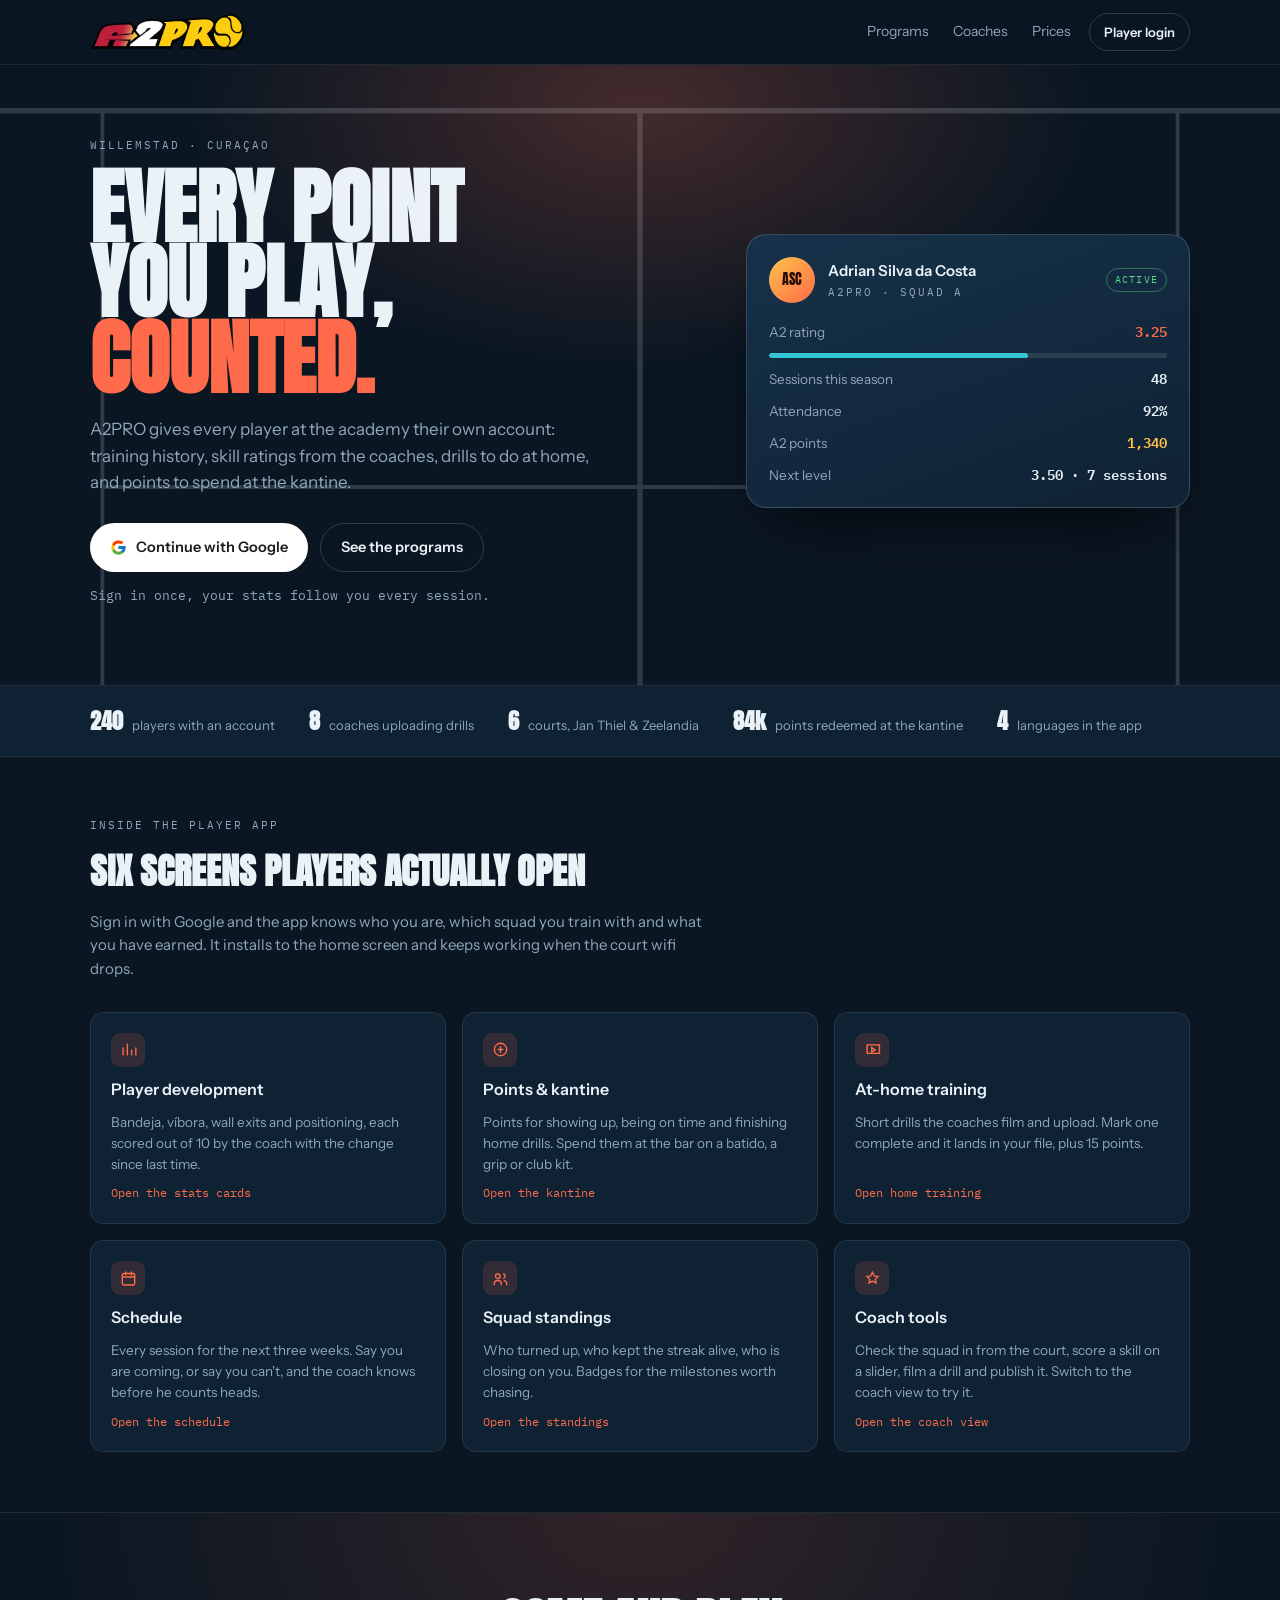
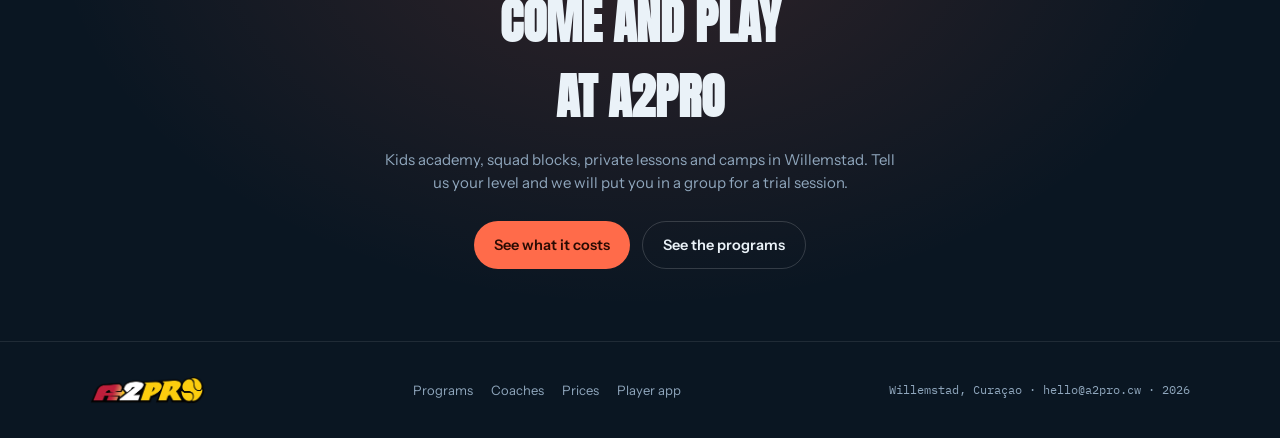
==== index.html @ 0016bf05 "Asset version v3 for the new silhouettes" ====
<!doctype html>
<html lang="en">
<head>
<meta charset="utf-8">
<meta name="viewport" content="width=device-width, initial-scale=1">
<title>A2PRO Padel Academy, Willemstad</title>
<meta name="description" content="Padel academy in Willemstad, Curacao. Squad training, kids academy, private lessons and camps, with a player app for stats, points and kantine rewards.">
<meta name="theme-color" content="#0A1622">
<link rel="canonical" href="https://a3dprintingcw-cyber.github.io/a2pro/">
<link rel="icon" href="assets/favicon.png" type="image/png" sizes="256x256">
<link rel="apple-touch-icon" href="assets/icon-180.png">
<link rel="manifest" href="manifest.webmanifest">
<meta property="og:type" content="website">
<meta property="og:site_name" content="A2PRO">
<meta property="og:title" content="A2PRO Padel Academy, Willemstad">
<meta property="og:description" content="Padel academy in Willemstad, Curacao. Squad training, kids academy, private lessons and camps, with a player app for stats, points and kantine rewards.">
<meta property="og:url" content="https://a3dprintingcw-cyber.github.io/a2pro/">
<meta property="og:image" content="https://a3dprintingcw-cyber.github.io/a2pro/assets/og.png">
<meta property="og:image:width" content="1200">
<meta property="og:image:height" content="630">
<meta name="twitter:card" content="summary_large_image">

<link rel="preconnect" href="https://fonts.googleapis.com">
<link rel="preconnect" href="https://fonts.gstatic.com" crossorigin>
<link rel="stylesheet" href="https://fonts.googleapis.com/css2?family=Anton&family=Instrument+Sans:wght@400;500;600;700&family=IBM+Plex+Mono:wght@400;500;600&display=swap">
<link rel="stylesheet" href="assets/styles.css?v=3">
<script type="application/ld+json">
{
  "@context": "https://schema.org",
  "@type": "SportsActivityLocation",
  "name": "A2PRO Padel Academy",
  "description": "Padel academy in Willemstad, Curacao. Squad training, kids academy, private lessons and camps, with a player app for stats and rewards.",
  "url": "https://a3dprintingcw-cyber.github.io/a2pro/",
  "sport": "Padel",
  "address": {"@type": "PostalAddress", "addressLocality": "Willemstad", "addressCountry": "CW"},
  "areaServed": "Curacao",
  "email": "hello@a2pro.cw"
}
</script>
</head>
<body>
<header class="topbar">
    <div class="wrap topbar-in">
      <a class="brand" href="index.html"><img class="logo" src="assets/logo.png" srcset="assets/logo.png 1x, assets/logo@2x.png 2x" alt="A2PRO" width="160" height="39" decoding="async"></a>
      <nav class="topnav" id="topnav">
        <a href="programs.html">Programs</a>
        <a href="coaches.html">Coaches</a>
        <a href="pricing.html">Prices</a>
        </nav>
      <button class="menu-btn" id="menuBtn" aria-label="Menu" aria-expanded="false">
        <svg width="18" height="18" viewBox="0 0 20 20" fill="none" stroke="currentColor" stroke-width="1.8" stroke-linecap="round"><path d="M3 6h14M3 10h14M3 14h14"/></svg>
      </button>
      <a class="btn btn-ghost btn-sm" href="app.html">Player login</a>
    </div>
  </header>
  <section class="hero">
    <div class="hero-glow"></div>
    <svg class="hero-court" viewBox="0 0 200 100" preserveAspectRatio="none" aria-hidden="true">
      <rect x="1" y="1" width="198" height="98" fill="none" stroke="#EAF2F8" stroke-width=".7"/>
      <line x1="100" y1="1" x2="100" y2="99" stroke="#EAF2F8" stroke-width=".7"/>
      <line x1="30" y1="1" x2="30" y2="99" stroke="#EAF2F8" stroke-width=".5"/>
      <line x1="170" y1="1" x2="170" y2="99" stroke="#EAF2F8" stroke-width=".5"/>
      <line x1="30" y1="50" x2="170" y2="50" stroke="#EAF2F8" stroke-width=".5"/>
    </svg>
    <div class="wrap hero-in">
      <div>
        <div class="eyebrow">Willemstad &middot; Cura&ccedil;ao</div>
        <h1>Every point<br>you play,<br><em>counted.</em></h1>
        <p class="hero-sub">A2PRO gives every player at the academy their own account: training history, skill ratings from the coaches, drills to do at home, and points to spend at the kantine.</p>
        <div class="hero-cta">
          <a class="btn btn-google" href="app.html">
            <svg width="17" height="17" viewBox="0 0 48 48" aria-hidden="true"><path fill="#FFC107" d="M43.6 20.1H42V20H24v8h11.3C33.7 32.7 29.3 36 24 36c-6.6 0-12-5.4-12-12s5.4-12 12-12c3.1 0 5.8 1.1 8 3l5.7-5.7C34.1 6.1 29.3 4 24 4 12.9 4 4 12.9 4 24s8.9 20 20 20 20-8.9 20-20c0-1.3-.1-2.6-.4-3.9z"/><path fill="#FF3D00" d="M6.3 14.7l6.6 4.8C14.7 15.1 19 12 24 12c3.1 0 5.8 1.1 8 3l5.7-5.7C34.1 6.1 29.3 4 24 4 16.3 4 9.7 8.3 6.3 14.7z"/><path fill="#4CAF50" d="M24 44c5.2 0 9.9-2 13.4-5.2l-6.2-5.2C29.2 35.1 26.7 36 24 36c-5.2 0-9.7-3.3-11.3-8l-6.5 5C9.5 39.6 16.2 44 24 44z"/><path fill="#1976D2" d="M43.6 20.1H42V20H24v8h11.3c-.8 2.2-2.2 4.1-4.1 5.6l6.2 5.2C36.9 40.2 44 35 44 24c0-1.3-.1-2.6-.4-3.9z"/></svg>
            Continue with Google
          </a>
          <a class="btn btn-ghost" href="programs.html">See the programs</a>
        </div>
        <p class="hero-note">Sign in once, your stats follow you every session.</p>
      </div>

      <div class="pcard">
        <div class="pcard-top">
          <div class="avatar" style="font-size:14px">ASC</div>
          <div>
            <div style="font-weight:600">Adrian Silva da Costa</div>
            <div class="eyebrow" style="margin-top:2px">A2PRO &middot; Squad A</div>
          </div>
          <span class="tag" style="margin-left:auto;color:var(--good);border-color:rgba(91,217,138,.4)">Active</span>
        </div>
        <div class="pcard-rows">
          <div class="prow"><span>A2 rating</span><b style="color:var(--coral)">3.25</b></div>
          <div class="track"><i style="width:65%"></i></div>
          <div class="prow"><span>Sessions this season</span><b>48</b></div>
          <div class="prow"><span>Attendance</span><b>92%</b></div>
          <div class="prow"><span>A2 points</span><b style="color:var(--ochre)">1,340</b></div>
          <div class="prow"><span>Next level</span><b>3.50 &middot; 7 sessions</b></div>
        </div>
      </div>
    </div>
  </section>

  <div class="strip">
    <div class="wrap strip-in">
      <div class="strip-item"><b>240</b> players with an account</div>
      <div class="strip-item"><b>8</b> coaches uploading drills</div>
      <div class="strip-item"><b>6</b> courts, Jan Thiel &amp; Zeelandia</div>
      <div class="strip-item"><b>84k</b> points redeemed at the kantine</div>
      <div class="strip-item"><b>4</b> languages in the app</div>
    </div>
  </div>

  <section class="band">
    <div class="wrap">
      <div class="band-head">
        <div class="eyebrow">Inside the player app</div>
        <h2>Six screens players actually open</h2>
        <p>Sign in with Google and the app knows who you are, which squad you train with and what you have earned. It installs to the home screen and keeps working when the court wifi drops.</p>
      </div>
      <div class="grid g3">
        <a class="feat" href="app.html#dev">
          <div class="ic"><svg width="17" height="17" viewBox="0 0 22 22" fill="none" stroke="currentColor" stroke-width="1.8" stroke-linecap="round"><path d="M4 18V9M9.5 18V4M15 18v-6M20.5 18v-9"/></svg></div>
          <h3>Player development</h3>
          <p>Bandeja, v&iacute;bora, wall exits and positioning, each scored out of 10 by the coach with the change since last time.</p>
          <span class="go">Open the stats cards</span>
        </a>
        <a class="feat" href="app.html#pts">
          <div class="ic"><svg width="17" height="17" viewBox="0 0 22 22" fill="none" stroke="currentColor" stroke-width="1.8" stroke-linecap="round"><circle cx="11" cy="11" r="8"/><path d="M11 7v8M8 11h6"/></svg></div>
          <h3>Points &amp; kantine</h3>
          <p>Points for showing up, being on time and finishing home drills. Spend them at the bar on a batido, a grip or club kit.</p>
          <span class="go">Open the kantine</span>
        </a>
        <a class="feat" href="app.html#home">
          <div class="ic"><svg width="17" height="17" viewBox="0 0 22 22" fill="none" stroke="currentColor" stroke-width="1.8" stroke-linecap="round"><path d="M4 5h16v11H4z"/><path d="M10 8.5l4.5 3-4.5 3z"/></svg></div>
          <h3>At-home training</h3>
          <p>Short drills the coaches film and upload. Mark one complete and it lands in your file, plus 15 points.</p>
          <span class="go">Open home training</span>
        </a>
        <a class="feat" href="app.html#schedule">
          <div class="ic"><svg width="17" height="17" viewBox="0 0 22 22" fill="none" stroke="currentColor" stroke-width="1.8" stroke-linecap="round"><rect x="3" y="4.5" width="16" height="15" rx="2"/><path d="M3 9h16M7.5 2.5v4M14.5 2.5v4"/></svg></div>
          <h3>Schedule</h3>
          <p>Every session for the next three weeks. Say you are coming, or say you can't, and the coach knows before he counts heads.</p>
          <span class="go">Open the schedule</span>
        </a>
        <a class="feat" href="app.html#squad">
          <div class="ic"><svg width="17" height="17" viewBox="0 0 22 22" fill="none" stroke="currentColor" stroke-width="1.8" stroke-linecap="round"><path d="M3 19v-1.5C3 15 5 13.5 7.5 13.5S12 15 12 17.5V19M19 19v-1.5c0-2-1.3-3.3-3.2-3.8"/><circle cx="7.5" cy="8" r="3"/><path d="M15 5.2a3 3 0 0 1 0 5.6"/></svg></div>
          <h3>Squad standings</h3>
          <p>Who turned up, who kept the streak alive, who is closing on you. Badges for the milestones worth chasing.</p>
          <span class="go">Open the standings</span>
        </a>
        <a class="feat" href="app.html#staff">
          <div class="ic"><svg width="17" height="17" viewBox="0 0 22 22" fill="none" stroke="currentColor" stroke-width="1.8" stroke-linecap="round"><path d="M11 3l2.2 4.6 5 .7-3.6 3.5.9 5-4.5-2.4L6.5 16.8l.9-5L3.8 8.3l5-.7z"/></svg></div>
          <h3>Coach tools</h3>
          <p>Check the squad in from the court, score a skill on a slider, film a drill and publish it. Switch to the coach view to try it.</p>
          <span class="go">Open the coach view</span>
        </a>
      </div>
    </div>
  </section>

  <section class="cta-band">
    <div class="wrap">
      <h2>Come and play<br>at A2PRO</h2>
      <p>Kids academy, squad blocks, private lessons and camps in Willemstad. Tell us your level and we will put you in a group for a trial session.</p>
      <div style="display:flex;gap:12px;justify-content:center;flex-wrap:wrap">
        <a class="btn btn-primary" href="pricing.html">See what it costs</a>
        <a class="btn btn-ghost" href="programs.html">See the programs</a>
      </div>
    </div>
  </section>
<footer>
    <div class="wrap foot-in">
      <a class="brand" href="index.html"><img class="logo sm" src="assets/logo.png" srcset="assets/logo.png 1x, assets/logo@2x.png 2x" alt="A2PRO" width="120" height="29" decoding="async" loading="lazy"></a>
      <nav class="foot-nav">
        <a href="programs.html">Programs</a>
        <a href="coaches.html">Coaches</a>
        <a href="pricing.html">Prices</a>
        <a href="app.html">Player app</a>
      </nav>
      <div class="mono" style="font-size:11.5px">Willemstad, Cura&ccedil;ao &middot; hello@a2pro.cw &middot; <span id="year"></span></div>
    </div>
  </footer>
  <div class="toast" id="toast" role="status" aria-live="polite"></div>
  <script src="assets/data.js?v=3"></script>
  <script src="assets/site.js?v=3"></script>
</body>
</html>
---- assets/styles.css ----
/* A2PRO — shared stylesheet
   Dark, single-theme by choice: this is a court-side app, it commits to one look. */

:root{
  --ink:#0A1622;
  --court:#0F2233;
  --court-hi:#16314A;
  --line:rgba(255,255,255,.09);
  --line-2:rgba(255,255,255,.16);
  --text:#EAF2F8;
  --muted:#8FA6BC;
  --coral:#FF6B4A;
  --coral-dim:rgba(255,107,74,.14);
  --ochre:#FFC24B;
  --ochre-dim:rgba(255,194,75,.14);
  --sea:#35C6D6;
  --good:#5BD98A;
  --f-display:'Anton',Impact,'Arial Narrow Bold',sans-serif;
  --f-body:'Instrument Sans',ui-sans-serif,system-ui,-apple-system,'Segoe UI',Roboto,sans-serif;
  --f-mono:'IBM Plex Mono',ui-monospace,SFMono-Regular,Menlo,monospace;
  --r:14px;
  --r-s:9px;
}
*{box-sizing:border-box}
html{color-scheme:dark}
body{
  margin:0;background:var(--ink);color:var(--text);
  font-family:var(--f-body);font-size:15px;line-height:1.55;
  -webkit-font-smoothing:antialiased;
}
img{max-width:100%}
a{color:inherit;text-decoration:none}
button{font:inherit;color:inherit;cursor:pointer;border:0;background:none}
:focus-visible{outline:2px solid var(--coral);outline-offset:2px;border-radius:4px}
h1,h2,h3,h4{text-wrap:balance;margin:0}
p{margin:0}
.mono{font-family:var(--f-mono)}
.eyebrow{font-family:var(--f-mono);font-size:11px;letter-spacing:.18em;text-transform:uppercase;color:var(--muted)}
.wrap{width:100%;max-width:1140px;margin:0 auto;padding-inline:20px}

/* ---------- buttons ---------- */
.btn{
  display:inline-flex;align-items:center;gap:9px;justify-content:center;
  padding:12px 20px;border-radius:100px;font-weight:600;font-size:14.5px;
  transition:transform .12s ease,background .15s ease,border-color .15s ease;
}
.btn:active{transform:translateY(1px)}
.btn-primary{background:var(--coral);color:#2A0B03}
.btn-primary:hover{background:#ff7f61}
.btn-ghost{border:1px solid var(--line-2);color:var(--text)}
.btn-ghost:hover{border-color:var(--text)}
.btn-google{background:#fff;color:#1c1c1c}
.btn-google:hover{background:#eef1f4}
.btn-sm{padding:8px 14px;font-size:13px}
.btn[disabled]{opacity:.4;cursor:not-allowed}

/* ---------- site chrome ---------- */
.topbar{position:sticky;top:0;z-index:40;backdrop-filter:blur(12px);background:rgba(10,22,34,.86);border-bottom:1px solid var(--line)}
.topbar-in{display:flex;align-items:center;gap:18px;height:64px}
.brand{display:flex;align-items:center;gap:10px;font-family:var(--f-display);font-size:21px;letter-spacing:.04em}
.brand .r2{color:var(--coral)}
.court-glyph{width:26px;height:15px;flex:none}
.topnav{display:flex;gap:24px;margin-left:auto;font-size:14px;color:var(--muted)}
.topnav a:hover{color:var(--text)}
.topnav a.here{color:var(--text);font-weight:600}
.menu-btn{display:none;margin-left:auto;padding:8px;border:1px solid var(--line-2);border-radius:var(--r-s)}
.tag{font-family:var(--f-mono);font-size:10px;letter-spacing:.12em;text-transform:uppercase;padding:3px 8px;border-radius:100px;border:1px solid var(--line-2);color:var(--muted)}

footer{border-top:1px solid var(--line);padding-block:34px;color:var(--muted);font-size:13px;margin-top:auto}
.foot-in{display:flex;flex-wrap:wrap;gap:18px;justify-content:space-between;align-items:center}
.foot-nav{display:flex;flex-wrap:wrap;gap:18px}
.foot-nav a:hover{color:var(--text)}

/* ---------- page header ---------- */
.page-head{border-bottom:1px solid var(--line);padding-block:54px 44px;position:relative;overflow:hidden}
.page-head::after{
  content:"";position:absolute;top:-180px;left:50%;transform:translateX(-50%);
  width:760px;height:400px;border-radius:50%;pointer-events:none;
  background:radial-gradient(closest-side,rgba(255,107,74,.16),transparent);
}
.page-head .inner{position:relative}
.page-head h1{font-family:var(--f-display);font-size:clamp(32px,5.4vw,54px);text-transform:uppercase;margin-block:12px 14px}
.page-head p{color:var(--muted);max-width:58ch;font-size:16px}

section.band{padding-block:60px;border-bottom:1px solid var(--line)}
section.band:last-of-type{border-bottom:0}
.band-head{max-width:62ch;margin-bottom:32px}
.band-head h2{font-family:var(--f-display);font-size:clamp(26px,3.4vw,36px);text-transform:uppercase;margin-block:10px 10px}
.band-head p{color:var(--muted)}

.grid{display:grid;gap:16px}
.g2{grid-template-columns:repeat(2,1fr)}
.g3{grid-template-columns:repeat(3,1fr)}
.g4{grid-template-columns:repeat(4,1fr)}

/* ---------- home hero ---------- */
.hero{position:relative;overflow:hidden;border-bottom:1px solid var(--line)}
.hero-court{position:absolute;inset:auto -10% -30% -10%;width:120%;opacity:.16;pointer-events:none}
.hero-glow{position:absolute;top:-220px;left:50%;transform:translateX(-50%);width:900px;height:520px;border-radius:50%;pointer-events:none;background:radial-gradient(closest-side,rgba(255,107,74,.24),transparent)}
.hero-in{position:relative;display:grid;grid-template-columns:1.15fr .85fr;gap:56px;align-items:center;padding-block:72px 80px}
.hero h1{font-family:var(--f-display);font-size:clamp(44px,7.2vw,82px);line-height:.92;text-transform:uppercase;margin-block:16px 20px}
.hero h1 em{font-style:normal;color:var(--coral)}
.hero-sub{color:var(--muted);font-size:17px;max-width:46ch}
.hero-cta{display:flex;flex-wrap:wrap;gap:12px;margin-top:28px}
.hero-note{margin-top:14px;font-size:12.5px;color:var(--muted);font-family:var(--f-mono)}

.pcard{background:linear-gradient(160deg,var(--court-hi),var(--court));border:1px solid var(--line-2);border-radius:20px;padding:22px;box-shadow:0 30px 60px -30px rgba(0,0,0,.9)}
.pcard-top{display:flex;align-items:center;gap:13px}
.pcard-rows{margin-top:18px;display:grid;gap:10px}
.prow{display:flex;justify-content:space-between;align-items:baseline;gap:12px;font-size:13.5px}
.prow span:first-child{color:var(--muted)}
.prow b{font-family:var(--f-mono);font-weight:600;font-variant-numeric:tabular-nums}
.track{height:5px;border-radius:100px;background:rgba(255,255,255,.1);overflow:hidden}
.track i{display:block;height:100%;border-radius:100px;background:var(--sea)}

.avatar{width:46px;height:46px;border-radius:50%;flex:none;display:grid;place-items:center;font-family:var(--f-display);font-size:17px;color:#2A0B03;background:linear-gradient(140deg,var(--ochre),var(--coral))}
.avatar.sea{background:linear-gradient(140deg,var(--sea),#2E7FB8);color:#03212B}
.avatar.lg{width:64px;height:64px;font-size:23px}

.strip{border-bottom:1px solid var(--line);background:var(--court)}
.strip-in{display:flex;flex-wrap:wrap;gap:10px 34px;padding-block:18px;align-items:center}
.strip-item{display:flex;align-items:baseline;gap:9px;font-size:13px;color:var(--muted)}
.strip-item b{font-family:var(--f-display);font-size:22px;color:var(--text)}

/* feature links on the home page */
.feat{
  background:var(--court);border:1px solid var(--line);border-radius:var(--r);padding:20px;
  display:flex;flex-direction:column;gap:10px;transition:border-color .15s ease,transform .15s ease;
}
.feat:hover{border-color:var(--line-2);transform:translateY(-2px)}
.feat .ic{width:34px;height:34px;border-radius:var(--r-s);display:grid;place-items:center;background:var(--coral-dim);color:var(--coral)}
.feat h3{font-size:16px;font-weight:600}
.feat p{font-size:13.5px;color:var(--muted)}
.feat .go{font-family:var(--f-mono);font-size:12px;color:var(--coral);margin-top:auto}

/* ---------- academies ---------- */
.acad{border:1px solid var(--line);border-radius:var(--r);padding:20px;background:var(--court);display:flex;flex-direction:column;gap:12px}
.acad.live{border-color:rgba(255,107,74,.5);background:linear-gradient(165deg,rgba(255,107,74,.1),var(--court))}
.acad.soon{opacity:.6}
.acad.pitch{border-style:dashed;background:none}
.acad h3{font-size:16px;font-weight:600}
.acad p{font-size:13px;color:var(--muted)}
.dot{width:7px;height:7px;border-radius:50%;background:var(--good);display:inline-block;margin-right:7px;vertical-align:middle}
.dot.off{background:var(--muted)}

.step{display:flex;gap:16px;align-items:flex-start}
.step-n{font-family:var(--f-display);font-size:34px;color:var(--coral);line-height:1;width:38px;flex:none}
.step h3{font-size:15.5px;font-weight:600;margin-bottom:5px}
.step p{font-size:13.5px;color:var(--muted)}

.prog{border:1px solid var(--line);border-radius:var(--r);padding:20px;background:var(--court);display:flex;flex-direction:column}
.prog h3{font-size:16px;font-weight:600;margin-bottom:6px}
.prog .who{font-family:var(--f-mono);font-size:11.5px;color:var(--sea);margin-bottom:8px}
.prog p{font-size:13.5px;color:var(--muted)}
.prog .price{margin-top:14px;padding-top:14px;border-top:1px solid var(--line);font-family:var(--f-mono);font-size:13px;color:var(--ochre)}

/* ---------- pricing ---------- */
.plan{border:1px solid var(--line);border-radius:var(--r);padding:22px;background:var(--court);display:flex;flex-direction:column;gap:14px}
.plan.pick{border-color:rgba(255,107,74,.5);background:linear-gradient(170deg,rgba(255,107,74,.1),var(--court))}
.plan h3{font-size:17px;font-weight:600}
.plan .amt{font-family:var(--f-display);font-size:40px;line-height:1}
.plan .amt small{font-family:var(--f-body);font-size:13px;font-weight:500;color:var(--muted)}
.plan ul{list-style:none;margin:0;padding:0;display:grid;gap:8px;font-size:13.5px;color:var(--muted)}
.plan li{display:flex;gap:9px;align-items:flex-start}
.plan li::before{content:"";width:6px;height:6px;border-radius:50%;background:var(--coral);flex:none;margin-top:7px}

/* ---------- coaches ---------- */
.coach{border:1px solid var(--line);border-radius:var(--r);padding:18px;background:var(--court);display:flex;flex-direction:column;gap:12px}
.coach-top{display:flex;gap:13px;align-items:center}
.coach-top h3{font-size:15.5px;font-weight:600}
.coach-role{font-size:12px;color:var(--coral);font-family:var(--f-mono);letter-spacing:.04em}
.coach p{font-size:13px;color:var(--muted)}
.chips{display:flex;flex-wrap:wrap;gap:6px}
.chip{font-family:var(--f-mono);font-size:10.5px;letter-spacing:.06em;text-transform:uppercase;padding:4px 9px;border-radius:100px;background:rgba(255,255,255,.06);color:var(--muted);border:1px solid var(--line)}
.chip.ochre{color:var(--ochre);border-color:var(--ochre-dim);background:var(--ochre-dim)}
.chip.sea{color:var(--sea);border-color:rgba(53,198,214,.22);background:rgba(53,198,214,.1)}
.cprof{background:var(--court);border:1px solid var(--line);border-radius:var(--r);padding:18px;display:flex;gap:16px}
.cprof .body{display:flex;flex-direction:column;gap:9px;min-width:0}
.cprof h3{font-size:16px;font-weight:600}

.cta-band{padding-block:72px;text-align:center;background:radial-gradient(ellipse at 50% 0%,rgba(255,107,74,.16),transparent 65%)}
.cta-band h2{font-family:var(--f-display);font-size:clamp(28px,4.6vw,48px);text-transform:uppercase;margin-bottom:14px}
.cta-band p{color:var(--muted);max-width:52ch;margin:0 auto 26px}

/* ================= APP ================= */
.appbar{position:sticky;top:0;z-index:50;background:rgba(10,22,34,.92);backdrop-filter:blur(12px);border-bottom:1px solid var(--line)}
.appbar-in{display:flex;align-items:center;gap:14px;height:62px;padding-inline:20px;max-width:1240px;margin:0 auto}
.switcher{position:relative;margin-left:6px}
.switch-btn{display:flex;align-items:center;gap:9px;padding:7px 12px;border-radius:100px;border:1px solid var(--line-2);font-size:13px}
.switch-btn:hover{border-color:var(--text)}
.switch-menu{position:absolute;top:calc(100% + 8px);left:0;width:252px;background:var(--court-hi);border:1px solid var(--line-2);border-radius:var(--r);padding:6px;box-shadow:0 24px 50px -20px rgba(0,0,0,.9)}
.switch-menu button{display:block;width:100%;text-align:left;padding:10px 12px;border-radius:var(--r-s);font-size:13.5px}
.switch-menu button:hover{background:rgba(255,255,255,.07)}
.switch-menu .sub{display:block;font-size:11.5px;color:var(--muted);font-family:var(--f-mono)}
.pts-chip{margin-left:auto;display:flex;align-items:center;gap:8px;padding:7px 14px;border-radius:100px;background:var(--ochre-dim);border:1px solid rgba(255,194,75,.3);color:var(--ochre);font-family:var(--f-mono);font-weight:600;font-size:13.5px;font-variant-numeric:tabular-nums}

.shell{display:grid;grid-template-columns:216px 1fr;max-width:1240px;margin:0 auto}
.side{border-right:1px solid var(--line);padding:20px 14px;position:sticky;top:62px;height:calc(100vh - 62px)}
.side nav{display:flex;flex-direction:column;gap:3px}
.navbtn{display:flex;align-items:center;gap:11px;padding:10px 12px;border-radius:var(--r-s);font-size:14px;color:var(--muted);width:100%;text-align:left}
.navbtn:hover{background:rgba(255,255,255,.05);color:var(--text)}
.navbtn.active{background:var(--coral-dim);color:var(--coral);font-weight:600}
.navbtn svg{flex:none}
.side-foot{position:absolute;bottom:20px;left:14px;right:14px;font-size:11.5px;color:var(--muted);font-family:var(--f-mono);line-height:1.5}
.main{padding:28px 24px 110px;min-width:0}
.view{display:none}
.view.on{display:block}
.view-head{margin-bottom:22px}
.view-head h2{font-family:var(--f-display);font-size:30px;text-transform:uppercase}
.view-head p{color:var(--muted);font-size:14px;margin-top:4px}

.card{background:var(--court);border:1px solid var(--line);border-radius:var(--r);padding:18px}
.card-hd{display:flex;align-items:center;justify-content:space-between;gap:12px;margin-bottom:14px}
.card-hd h3{font-size:14px;font-weight:600}

.tiles{display:grid;grid-template-columns:repeat(4,1fr);gap:14px}
.tile{background:var(--court);border:1px solid var(--line);border-radius:var(--r);padding:16px;position:relative;overflow:hidden}
.tile .lab{font-family:var(--f-mono);font-size:10.5px;letter-spacing:.14em;text-transform:uppercase;color:var(--muted)}
.tile .val{font-family:var(--f-display);font-size:38px;margin-top:8px;display:flex;align-items:baseline;gap:6px;line-height:.9}
.tile .val small{font-family:var(--f-body);font-size:13px;font-weight:500;color:var(--muted)}
.tile .delta{margin-top:8px;font-size:12px;font-family:var(--f-mono);color:var(--good)}
.tile::after{content:"";position:absolute;left:0;top:0;bottom:0;width:3px;background:var(--sea)}
.tile.pts::after{background:var(--ochre)}
.tile.rate::after{background:var(--coral)}
.tile.streak::after{background:var(--good)}

.next{background:linear-gradient(150deg,rgba(255,107,74,.16),var(--court) 60%);border:1px solid rgba(255,107,74,.3);border-radius:var(--r);padding:20px;display:flex;flex-wrap:wrap;gap:18px;align-items:center;justify-content:space-between}
.next .when{font-family:var(--f-display);font-size:26px;text-transform:uppercase}
.next .meta{color:var(--muted);font-size:13.5px;margin-top:4px}

.feed{display:flex;flex-direction:column}
.fitem{display:flex;gap:12px;align-items:flex-start;padding:11px 0;border-bottom:1px solid var(--line)}
.fitem:last-child{border-bottom:0;padding-bottom:0}
.fdot{width:8px;height:8px;border-radius:50%;margin-top:7px;flex:none;background:var(--sea)}
.fdot.o{background:var(--ochre)}
.fdot.g{background:var(--good)}
.fitem .t{font-size:13.5px}
.fitem .d{font-size:11.5px;color:var(--muted);font-family:var(--f-mono);margin-top:2px}
.fitem .amt{margin-left:auto;font-family:var(--f-mono);font-size:13px;color:var(--ochre);white-space:nowrap;font-weight:600}
.fitem .amt.neg{color:var(--muted)}

.skills{display:grid;grid-template-columns:repeat(3,1fr);gap:14px}
.skill{background:var(--court);border:1px solid var(--line);border-radius:var(--r);padding:16px}
.skill-top{display:flex;justify-content:space-between;align-items:flex-start;gap:10px}
.skill-name{font-size:14.5px;font-weight:600}
.skill-es{font-family:var(--f-mono);font-size:11px;color:var(--muted);margin-top:2px}
.skill-score{font-family:var(--f-display);font-size:28px;line-height:1}
.skill-score small{font-family:var(--f-body);font-size:12px;color:var(--muted);font-weight:500}
.skill .track{margin-top:13px}
.skill .track i{background:linear-gradient(90deg,var(--sea),var(--coral))}
.skill-foot{display:flex;justify-content:space-between;gap:10px;margin-top:10px;font-size:11.5px;color:var(--muted);font-family:var(--f-mono)}
.up{color:var(--good)}

.two{display:grid;grid-template-columns:1.05fr .95fr;gap:16px}
.note{border-left:2px solid var(--coral);padding:2px 0 2px 14px;margin-bottom:14px}
.note p{font-size:13.5px}
.note .by{font-size:11.5px;color:var(--muted);font-family:var(--f-mono);margin-top:5px}

.balance{background:linear-gradient(150deg,rgba(255,194,75,.18),var(--court) 62%);border:1px solid rgba(255,194,75,.32);border-radius:var(--r);padding:24px;display:flex;flex-wrap:wrap;gap:20px;align-items:center;justify-content:space-between}
.balance .big{font-family:var(--f-display);font-size:62px;line-height:.9;color:var(--ochre)}
.balance .lab{font-family:var(--f-mono);font-size:11px;letter-spacing:.16em;text-transform:uppercase;color:var(--muted)}
.earn{display:flex;flex-wrap:wrap;gap:8px}

.shop{display:grid;grid-template-columns:repeat(4,1fr);gap:14px}
.item{background:var(--court);border:1px solid var(--line);border-radius:var(--r);padding:15px;display:flex;flex-direction:column;gap:9px}
.item .ico{font-size:26px;line-height:1}
.item h4{font-size:14px;font-weight:600}
.item .sub{font-size:11.5px;color:var(--muted);font-family:var(--f-mono)}
.item .cost{font-family:var(--f-mono);font-weight:600;color:var(--ochre);font-size:14px;margin-top:auto}
.item button{width:100%;border:1px solid var(--line-2);border-radius:100px;padding:8px;font-size:12.5px;font-weight:600}
.item button:hover:not([disabled]){background:var(--ochre);color:#2B1B00;border-color:var(--ochre)}

.filters{display:flex;flex-wrap:wrap;gap:8px;margin-bottom:16px}
.fbtn{font-family:var(--f-mono);font-size:11.5px;letter-spacing:.06em;text-transform:uppercase;padding:7px 13px;border-radius:100px;border:1px solid var(--line);color:var(--muted)}
.fbtn.on{background:var(--coral);border-color:var(--coral);color:#2A0B03;font-weight:600}
.drills{display:grid;grid-template-columns:repeat(3,1fr);gap:14px}
.drill{background:var(--court);border:1px solid var(--line);border-radius:var(--r);overflow:hidden;display:flex;flex-direction:column}
.thumb{height:112px;position:relative;display:grid;place-items:center;border-bottom:1px solid var(--line)}
.thumb .play{width:42px;height:42px;border-radius:50%;background:rgba(10,22,34,.6);border:1px solid rgba(255,255,255,.35);display:grid;place-items:center}
.thumb .dur{position:absolute;right:9px;bottom:9px;font-family:var(--f-mono);font-size:11px;background:rgba(10,22,34,.78);padding:3px 7px;border-radius:5px}
.drill-body{padding:14px;display:flex;flex-direction:column;gap:9px;flex:1}
.drill h4{font-size:14.5px;font-weight:600}
.drill .by{font-size:11.5px;color:var(--muted);font-family:var(--f-mono)}
.drill .done{margin-top:auto;border:1px solid var(--line-2);border-radius:100px;padding:8px;font-size:12.5px;font-weight:600}
.drill .done:hover{border-color:var(--good);color:var(--good)}
.drill.complete{opacity:.62}
.drill.complete .done{background:rgba(91,217,138,.14);border-color:rgba(91,217,138,.4);color:var(--good)}
.upload{border:1.5px dashed var(--line-2);border-radius:var(--r);display:flex;flex-direction:column;align-items:center;justify-content:center;gap:8px;padding:26px;text-align:center;color:var(--muted);min-height:220px}
.upload:hover{border-color:var(--coral);color:var(--coral)}

.cgrid{display:grid;grid-template-columns:repeat(2,1fr);gap:14px}

.tabbar{display:none;position:fixed;left:0;right:0;bottom:0;z-index:60;background:rgba(10,22,34,.96);backdrop-filter:blur(12px);border-top:1px solid var(--line);padding:7px 6px calc(7px + env(safe-area-inset-bottom))}
.tabbar nav{display:flex;justify-content:space-around}
.tabbtn{display:flex;flex-direction:column;align-items:center;gap:3px;padding:5px 8px;color:var(--muted);font-size:10px;font-family:var(--f-mono)}
.tabbtn.active{color:var(--coral)}

.toast{position:fixed;left:50%;bottom:26px;transform:translate(-50%,20px);z-index:99;background:var(--court-hi);border:1px solid var(--line-2);border-radius:100px;padding:11px 20px;font-size:13.5px;box-shadow:0 20px 40px -16px rgba(0,0,0,.9);opacity:0;pointer-events:none;transition:opacity .2s ease,transform .2s ease}
.toast.show{opacity:1;transform:translate(-50%,0)}
.proto{position:fixed;right:14px;top:74px;z-index:70;font-family:var(--f-mono);font-size:10px;letter-spacing:.14em;text-transform:uppercase;color:var(--muted);border:1px solid var(--line);background:rgba(10,22,34,.8);padding:5px 10px;border-radius:100px}

@media (prefers-reduced-motion:reduce){*{transition:none!important;animation:none!important}}

@media (max-width:1000px){
  .hero-in{grid-template-columns:1fr;gap:40px;padding-block:52px 60px}
  .g4{grid-template-columns:repeat(2,1fr)}
  .tiles{grid-template-columns:repeat(2,1fr)}
  .skills{grid-template-columns:repeat(2,1fr)}
  .drills{grid-template-columns:repeat(2,1fr)}
  .shop{grid-template-columns:repeat(3,1fr)}
  .two{grid-template-columns:1fr}
  .shell{grid-template-columns:1fr}
  .side{display:none}
  .tabbar{display:block}
  .main{padding:22px 18px 96px}
}
@media (max-width:680px){
  .topnav{display:none}
  .topnav.open{display:flex;position:absolute;top:64px;left:0;right:0;flex-direction:column;gap:0;background:var(--court);border-bottom:1px solid var(--line);padding:8px 20px 16px}
  .topnav.open a{padding:10px 0;border-bottom:1px solid var(--line)}
  .menu-btn{display:block}
  .g2,.g3,.g4{grid-template-columns:1fr}
  .skills,.drills,.cgrid{grid-template-columns:1fr}
  .shop{grid-template-columns:repeat(2,1fr)}
  .tiles{grid-template-columns:repeat(2,1fr)}
  .balance .big{font-size:48px}
  .view-head h2{font-size:24px}
  .cprof{flex-direction:column}
  .page-head{padding-block:38px 32px}
}

/* ---------- skill profile carousel (radar <-> body map) ---------- */
.pcarousel{position:relative}
.pslides{
  display:flex;overflow-x:auto;scroll-snap-type:x mandatory;
  scrollbar-width:none;-ms-overflow-style:none;-webkit-overflow-scrolling:touch;
}
.pslides::-webkit-scrollbar{display:none}
.pslide{flex:0 0 100%;min-width:0;scroll-snap-align:center}
.pseg{display:flex;gap:3px;padding:3px;border:1px solid var(--line);border-radius:100px;background:rgba(255,255,255,.04)}
.pseg button{
  padding:5px 11px;border-radius:100px;font-family:var(--f-mono);
  font-size:10.5px;letter-spacing:.08em;text-transform:uppercase;color:var(--muted);
}
.pseg button:hover{color:var(--text)}
.pseg button.on{background:var(--coral);color:#2A0B03;font-weight:600}
.pfoot{
  display:flex;align-items:center;justify-content:space-between;gap:12px;
  margin-top:10px;padding-top:10px;border-top:1px solid var(--line);
  font-family:var(--f-mono);font-size:10.5px;letter-spacing:.06em;text-transform:uppercase;color:var(--muted);
}
.scale{display:flex;gap:10px;flex-wrap:wrap}
.scale span{display:flex;align-items:center;gap:5px}
.scale i{width:8px;height:8px;border-radius:2px;display:block}
.swipe{display:flex;align-items:center;gap:6px;white-space:nowrap}
@media (max-width:680px){ .pfoot{flex-direction:column;align-items:flex-start;gap:8px} }

/* ---------- body map slide: a pose per shot ---------- */
.bmap{
  display:grid;grid-template-columns:minmax(140px,1fr) minmax(176px,.95fr);
  gap:14px;align-items:center;padding:4px 2px;
}
.bstage{display:flex;flex-direction:column;gap:6px;min-width:0}
.bfig svg{width:100%;height:auto;display:block;max-height:280px;margin:0 auto}
.bcap{text-align:center}
.bcap .bk{font-family:var(--f-display);font-size:21px;text-transform:uppercase;letter-spacing:.01em}
.bcap .be{font-family:var(--f-mono);font-size:10px;letter-spacing:.06em;text-transform:uppercase;color:var(--muted);margin-top:2px}
.bcap .bv{font-family:var(--f-display);font-size:34px;line-height:1;margin-top:6px}
.bcap .bv small{font-family:var(--f-body);font-size:12px;font-weight:500;color:var(--muted)}

.blist{display:flex;flex-direction:column;gap:1px;min-width:0}
.brow{
  display:grid;grid-template-columns:9px 1fr auto;gap:10px;align-items:center;
  padding:6px 9px;border-radius:var(--r-s);text-align:left;width:100%;
  border:1px solid transparent;transition:background .14s ease,border-color .14s ease;
}
.brow:hover{background:rgba(255,255,255,.06)}
.brow.on{background:rgba(255,255,255,.07);border-color:var(--line-2)}
.bd{width:9px;height:9px;border-radius:50%}
.bn{font-size:13px;font-weight:500;min-width:0;display:flex;flex-direction:column;line-height:1.25}
.bn small{font-family:var(--f-mono);font-size:9.5px;letter-spacing:.06em;text-transform:uppercase;color:var(--muted);font-weight:400}
.bs{font-family:var(--f-display);font-size:19px;font-variant-numeric:tabular-nums;line-height:1}
.pslide{display:flex;align-items:center}
.pslide > *{width:100%}
@media (max-width:560px){
  .bmap{grid-template-columns:1fr;gap:10px}
  .bfig svg{max-height:220px}
}

/* ============================================================
   v2 — schedule, squad, coach tools, kantine, modal, language
   ============================================================ */

html{scroll-behavior:smooth}
.skip{position:absolute;left:-9999px;top:0;z-index:100;background:var(--coral);color:#2A0B03;padding:10px 16px;border-radius:0 0 10px 0;font-weight:600}
.skip:focus{left:0}
.muted{color:var(--muted);font-size:13.5px}
.small{font-size:12.5px}
.coral{color:var(--coral)}
.stack{margin-top:18px}
.stack-col{display:flex;flex-direction:column;gap:16px}
.track.tall{height:8px}
.empty{color:var(--muted);font-size:13px;padding:10px 0}
.row-btns{display:flex;gap:8px;flex-wrap:wrap;margin-top:2px}
.cbio{font-size:13px;color:var(--muted)}
.link-btn{font-family:var(--f-mono);font-size:11.5px;letter-spacing:.06em;text-transform:uppercase;color:var(--muted);text-decoration:underline;text-underline-offset:3px;padding:6px 0}
.link-btn:hover{color:var(--text)}
.skill-foot .down{color:#FF5A5A}

/* app chrome */
.app-body{padding-bottom:env(safe-area-inset-bottom)}
.proto{top:auto;bottom:calc(76px + env(safe-area-inset-bottom));right:12px;max-width:62vw;text-align:right;line-height:1.5;text-transform:none;letter-spacing:.02em;font-size:9.5px}
.netbar{position:sticky;top:0;z-index:60;background:var(--ochre);color:#2A1B03;font-size:12.5px;font-weight:600;padding:7px 16px;text-align:center}
.appbar-in{gap:10px}
.seg{display:flex;gap:2px;padding:3px;border:1px solid var(--line);border-radius:100px;background:rgba(255,255,255,.04)}
.seg button{padding:6px 12px;border-radius:100px;font-family:var(--f-mono);font-size:10.5px;letter-spacing:.08em;text-transform:uppercase;color:var(--muted)}
.seg button:hover{color:var(--text)}
.seg button.on{background:var(--sea);color:#03212B;font-weight:600}
.roles{margin-left:auto}
.langpick{display:flex;gap:4px;margin-bottom:12px}
.langpick button{padding:4px 8px;border-radius:6px;border:1px solid var(--line);font-family:var(--f-mono);font-size:10.5px;color:var(--muted)}
.langpick button.on{background:var(--coral-dim);border-color:rgba(255,107,74,.45);color:var(--coral)}
.signout{color:var(--coral);text-decoration:underline;display:inline-block;margin-top:6px}
.side-foot{position:absolute;bottom:18px;left:14px;right:14px}

/* dashboard extras */
.next{margin-bottom:16px}
.next-act{display:flex;gap:10px;flex-wrap:wrap}
.tiles{margin-bottom:16px}
.goal{display:flex;align-items:center;gap:14px;margin-top:14px;padding-top:14px;border-top:1px solid var(--line)}
.ring-txt b{font-family:var(--f-display);font-size:22px;display:block;line-height:1}
.ring-txt span{font-size:12.5px;color:var(--muted)}
.goal svg{flex:none}

/* schedule */
.sessions{display:flex;flex-direction:column;gap:12px}
.sess{display:grid;grid-template-columns:84px 1fr auto;gap:16px;align-items:center;background:var(--court);border:1px solid var(--line);border-left:3px solid var(--line-2);border-radius:var(--r);padding:16px 18px}
.sess.in{border-left-color:var(--good);background:linear-gradient(100deg,rgba(91,217,138,.09),var(--court) 40%)}
.sess.out{opacity:.55;border-left-color:var(--muted)}
.sess-when{display:flex;flex-direction:column;gap:2px}
.sess-when b{font-family:var(--f-display);font-size:17px;text-transform:uppercase;line-height:1.1}
.sess-when span{font-family:var(--f-mono);font-size:15px;color:var(--coral)}
.sess-body{min-width:0;display:flex;flex-direction:column;gap:6px}
.sess-body h4{font-size:15px;font-weight:600}
.sess-meta{font-family:var(--f-mono);font-size:11.5px;color:var(--muted)}
.sess-body p{font-size:13px;color:var(--muted)}
.sess-act{display:flex;flex-direction:column;gap:7px;align-items:stretch;text-align:center}

/* squad standings */
.standings{display:flex;flex-direction:column}
.rank{display:grid;grid-template-columns:26px 30px 1fr auto auto;gap:12px;align-items:center;padding:10px 0;border-bottom:1px solid var(--line)}
.rank:last-child{border-bottom:0}
.rank.me{background:linear-gradient(90deg,var(--coral-dim),transparent);margin-inline:-18px;padding-inline:18px;border-radius:var(--r-s)}
.rank .pos{font-family:var(--f-display);font-size:18px;color:var(--muted);text-align:center}
.rank.me .pos{color:var(--coral)}
.avatar.sm{width:30px;height:30px;font-size:11px}
.rank .who{font-size:13.5px;display:flex;flex-direction:column;line-height:1.3;min-width:0}
.rank .who em{font-style:normal;color:var(--coral);font-family:var(--f-mono);font-size:11px;text-transform:uppercase}
.rank .who small{font-family:var(--f-mono);font-size:10.5px;color:var(--muted)}
.rank .fire{font-family:var(--f-mono);font-size:12px;color:var(--muted)}
.rank .pt{font-family:var(--f-mono);font-weight:600;font-size:14px;color:var(--ochre);font-variant-numeric:tabular-nums}

.badges{display:grid;grid-template-columns:repeat(4,1fr);gap:12px}
.badge{background:var(--court);border:1px solid var(--line);border-radius:var(--r);padding:16px;display:flex;flex-direction:column;gap:5px;align-items:flex-start}
.badge .bi{font-size:24px;line-height:1}
.badge b{font-size:13.5px;font-weight:600}
.badge small{font-size:11.5px;color:var(--muted);line-height:1.4}
.badge.off{opacity:.42;border-style:dashed}
.badge.off .bi{filter:grayscale(1)}

/* coach tools */
.roster{display:flex;flex-direction:column;gap:4px}
.rrow{display:grid;grid-template-columns:30px 1fr auto;gap:12px;align-items:center;text-align:left;padding:8px 10px;border-radius:var(--r-s);border:1px solid transparent;width:100%}
.rrow:hover{background:rgba(255,255,255,.05)}
.rrow.on{background:rgba(91,217,138,.1);border-color:rgba(91,217,138,.35)}
.rrow .who{font-size:13.5px;display:flex;flex-direction:column;line-height:1.3}
.rrow .who small{font-family:var(--f-mono);font-size:10.5px;color:var(--muted)}
.rrow .state{font-family:var(--f-mono);font-size:11px;letter-spacing:.06em;text-transform:uppercase;color:var(--muted)}
.rrow.on .state{color:var(--good)}

.field{display:flex;flex-direction:column;gap:6px;margin-bottom:12px}
.field > span{font-family:var(--f-mono);font-size:10.5px;letter-spacing:.12em;text-transform:uppercase;color:var(--muted)}
.field input,.field select{
  background:rgba(255,255,255,.05);border:1px solid var(--line-2);border-radius:var(--r-s);
  color:var(--text);font:inherit;font-size:14px;padding:10px 12px;width:100%;
}
.field input:focus,.field select:focus{border-color:var(--coral);outline:none}
.field-row{display:grid;grid-template-columns:1fr 1fr;gap:12px}
.field.range span b{font-family:var(--f-mono);color:var(--coral);font-size:14px}
.field input[type=range]{padding:0;background:none;border:0;accent-color:var(--coral)}

/* kantine staff */
.bar-card{max-width:460px}
.codein{font-family:var(--f-mono);font-size:30px!important;letter-spacing:.28em;text-align:center;text-transform:uppercase}
.verdict{margin-top:16px;border-radius:var(--r);padding:16px;display:flex;flex-direction:column;gap:6px;border:1px solid var(--line-2)}
.verdict b{font-family:var(--f-display);font-size:20px;text-transform:uppercase}
.verdict span{font-size:13px;color:var(--muted)}
.verdict .big{font-size:17px;color:var(--text);font-weight:600}
.verdict.good{background:rgba(91,217,138,.1);border-color:rgba(91,217,138,.4)}
.verdict.good b{color:var(--good)}
.verdict.warn{background:var(--ochre-dim);border-color:rgba(255,194,75,.4)}
.verdict.warn b{color:var(--ochre)}
.verdict.bad{background:rgba(255,90,90,.1);border-color:rgba(255,90,90,.4)}
.verdict.bad b{color:#FF5A5A;font-size:15px;text-transform:none;font-family:var(--f-body)}
.verdict .btn{margin-top:8px}

/* modal with the kantine code */
.modal[hidden]{display:none}
.modal{position:fixed;inset:0;z-index:90;background:rgba(5,12,20,.72);backdrop-filter:blur(6px);display:grid;place-items:center;padding:20px;animation:fade .18s ease}
.sheet{position:relative;width:100%;max-width:360px;background:var(--court-hi);border:1px solid var(--line-2);border-radius:20px;padding:26px 22px;box-shadow:0 40px 80px -30px #000;animation:pop .22s cubic-bezier(.2,.9,.3,1.2)}
.sheet-x{position:absolute;top:10px;right:14px;font-size:26px;line-height:1;color:var(--muted)}
.sheet-x:hover{color:var(--text)}
@keyframes fade{from{opacity:0}}
@keyframes pop{from{opacity:0;transform:translateY(14px) scale(.97)}}
.code-wrap{text-align:center;display:flex;flex-direction:column;align-items:center;gap:10px}
.code-wrap h3{font-family:var(--f-display);font-size:24px;text-transform:uppercase}
.qr{width:190px;padding:10px;background:#fff;border-radius:12px}
.qr svg{display:block;width:100%;height:auto}
.code-big{font-family:var(--f-mono);font-size:30px;font-weight:600;letter-spacing:.28em;padding-left:.28em;color:var(--ochre)}
.code-exp{font-family:var(--f-mono);font-size:12px;color:var(--sea)}
.code-exp.dead{color:#FF5A5A}
.code-note{font-size:12.5px;color:var(--muted)}

/* upload tile is a button now */
.upload{display:flex;flex-direction:column;align-items:center;justify-content:center;gap:7px;text-align:center;color:var(--muted);border:1px dashed var(--line-2);border-radius:var(--r);padding:22px;min-height:150px;width:100%}
.upload:hover{border-color:var(--coral);color:var(--text)}
.ul-t{font-weight:600;font-size:13.5px}
.ul-s{font-size:12px;max-width:24ch}

/* install prompt */
.installbar{position:fixed;left:12px;right:12px;bottom:calc(78px + env(safe-area-inset-bottom));z-index:80;display:flex;align-items:center;gap:10px;background:var(--court-hi);border:1px solid var(--line-2);border-radius:100px;padding:8px 10px 8px 18px;font-size:13px;box-shadow:0 20px 40px -20px #000}
.installbar span{margin-right:auto}

@media (max-width:900px){
  .roles{order:3;margin-left:0}
  .appbar-in{flex-wrap:wrap;height:auto;padding-block:10px;gap:8px}
  .switcher{order:4}
  .badges{grid-template-columns:repeat(2,1fr)}
}
@media (max-width:680px){
  .sess{grid-template-columns:64px 1fr;gap:12px}
  .sess-act{grid-column:1 / -1;flex-direction:row;flex-wrap:wrap}
  .sess-act .btn{flex:1}
  .field-row{grid-template-columns:1fr}
  .rank{grid-template-columns:22px 28px 1fr auto;gap:9px}
  .rank .fire{display:none}
  .installbar{border-radius:14px;flex-wrap:wrap}
}

/* pricing controls */
.pricebar{display:flex;flex-wrap:wrap;gap:10px;justify-content:space-between;align-items:center;margin-bottom:22px}
.pricebar .seg button{font-size:11px}
.plan .amt-val{font-variant-numeric:tabular-nums}

/* ============================================================
   Court-side additions: scanning, live codes, the bar queue,
   the next action card, and the phone-first behaviour that makes
   all of it usable one-handed on a wet phone.
   ============================================================ */

/* ---------- body lock while a sheet is open (iOS safe) ---------- */
body.locked{position:fixed;left:0;right:0;width:100%;overflow:hidden}

/* ---------- toast gains an action ---------- */
.toast{display:flex;align-items:center;gap:14px}
.toast-act{font-family:var(--f-mono);font-size:12px;letter-spacing:.1em;text-transform:uppercase;color:var(--ochre);padding:2px 2px;min-height:auto}
.toast-act:hover{color:#ffd47a}

/* ---------- do this next ---------- */
.nba{
  display:grid;grid-template-columns:1fr auto;align-items:center;gap:4px 14px;
  width:100%;text-align:left;margin-top:14px;padding:16px 18px;
  background:linear-gradient(120deg,var(--coral-dim),rgba(53,198,214,.10));
  border:1px solid rgba(255,107,74,.34);border-radius:var(--r);
  transition:border-color .18s ease,transform .18s ease;
}
.nba:hover{border-color:var(--coral)}
.nba:active{transform:translateY(1px)}
.nba-eye{grid-column:1;font-family:var(--f-mono);font-size:10.5px;letter-spacing:.18em;text-transform:uppercase;color:var(--coral)}
.nba-t{grid-column:1;font-weight:600;font-size:15.5px}
.nba-s{grid-column:1;font-size:13px;color:var(--muted)}
.nba-arrow{grid-column:2;grid-row:1/4;color:var(--coral);flex:none}

/* ---------- the live code the player still has to spend ---------- */
.livecode{margin-bottom:14px}
.lc-in{
  display:flex;align-items:center;justify-content:space-between;gap:14px;flex-wrap:wrap;
  padding:14px 16px;border-radius:var(--r);
  background:var(--ochre-dim);border:1px solid rgba(255,194,75,.36);
}
.lc-item{font-weight:600;font-size:15px;margin-top:2px}
.lc-meta{font-family:var(--f-mono);font-size:12.5px;color:var(--ochre)}
.lc-meta b{letter-spacing:.2em}

/* ---------- tappable history rows ---------- */
.fitem.tap{width:100%;text-align:left;border-radius:var(--r-s);transition:background .16s ease}
.fitem.tap:hover{background:rgba(255,255,255,.045)}
.fitem.tap:active{background:rgba(255,255,255,.08)}

/* ---------- scanning ---------- */
.btn-scan{display:flex;align-items:center;justify-content:center;gap:10px;width:100%;padding:15px}
.or{display:flex;align-items:center;gap:12px;margin:16px 0 4px;font-family:var(--f-mono);font-size:11px;letter-spacing:.16em;text-transform:uppercase;color:var(--muted)}
.or::before,.or::after{content:"";flex:1;height:1px;background:var(--line)}

.scanwrap{position:relative;margin-bottom:14px;border-radius:var(--r);overflow:hidden;background:#000;aspect-ratio:4/3;max-width:100%}
.scanwrap video{width:100%;height:100%;object-fit:cover;display:block}
.scanframe{position:absolute;inset:16% 14%;pointer-events:none}
.scanframe i{position:absolute;width:30px;height:30px;border:3px solid var(--coral);border-radius:5px}
.scanframe i:nth-child(1){top:0;left:0;border-right:0;border-bottom:0}
.scanframe i:nth-child(2){top:0;right:0;border-left:0;border-bottom:0}
.scanframe i:nth-child(3){bottom:0;left:0;border-right:0;border-top:0}
.scanframe i:nth-child(4){bottom:0;right:0;border-left:0;border-top:0}
.scanbar{position:absolute;top:10px;right:10px;display:flex;gap:8px}
.scanbar .btn{background:rgba(10,22,34,.72);backdrop-filter:blur(6px)}
.scanbar .btn.on{background:var(--ochre);color:#2A1B00;border-color:var(--ochre)}
.scanhint{position:absolute;left:0;right:0;bottom:0;margin:0;padding:10px 14px;font-size:12.5px;text-align:center;color:var(--text);background:linear-gradient(to top,rgba(5,12,20,.9),transparent)}

/* ---------- codes waiting at the bar ---------- */
.queue{display:flex;flex-direction:column;gap:8px}
.qrow{
  display:grid;grid-template-columns:auto 1fr auto;align-items:center;gap:14px;
  width:100%;text-align:left;padding:12px 14px;min-height:56px;
  background:var(--court-hi);border:1px solid var(--line);border-radius:var(--r-s);
  transition:border-color .16s ease;
}
.qrow:hover{border-color:var(--sea)}
.qrow:active{transform:translateY(1px)}
.qcode{font-family:var(--f-mono);font-weight:600;font-size:16px;letter-spacing:.18em;color:var(--ochre)}
.qrow .who{display:flex;flex-direction:column;font-size:14px}
.qrow .who small{color:var(--muted);font-size:12px}
.qleft{font-family:var(--f-mono);font-size:13px;color:var(--sea)}

/* ---------- roster tools ---------- */
.roster-tools{display:flex;gap:8px;margin-bottom:12px}
.find{
  flex:1;min-width:0;padding:11px 13px;font:inherit;font-size:14px;
  background:var(--ink);color:var(--text);
  border:1px solid var(--line-2);border-radius:var(--r-s);
}
.find:focus{border-color:var(--coral);outline:none}
.find::-webkit-search-cancel-button{filter:invert(.6)}

/* ---------- phone-first ---------- */
@media (max-width:680px){
  /* the dialog becomes a sheet that comes up from the thumb, not a box in the middle */
  .modal{place-items:end center;padding:0}
  .sheet{
    max-width:none;border-radius:22px 22px 0 0;
    padding:26px 20px calc(26px + env(safe-area-inset-bottom));
    animation:sheetUp .24s cubic-bezier(.2,.9,.3,1.05);
  }
  @keyframes sheetUp{from{transform:translateY(100%)}}

  .lc-in{align-items:stretch;flex-direction:column}
  .lc-in .btn{width:100%}
  .roster-tools{flex-wrap:wrap}
  .find{flex-basis:100%}
  .scanwrap{aspect-ratio:3/4}

  /* nothing important should hide behind the tab bar */
  .main{padding-bottom:calc(86px + env(safe-area-inset-bottom))}
}

/* thumbs are not mouse pointers */
@media (pointer:coarse){
  .btn,.tabbtn,.navbtn,.rrow,.qrow,.fbtn,.fitem.tap{min-height:44px}
  .tabbtn{padding-block:8px}
}

@media (prefers-reduced-motion:reduce){
  .nba:active,.qrow:active,.btn:active{transform:none}
}

/* ---------- the More sheet, so no screen is stranded on a phone ---------- */
.more-wrap .eyebrow{margin-bottom:14px}
.more-grid{display:grid;grid-template-columns:repeat(2,1fr);gap:10px}
.more-btn{
  display:flex;flex-direction:column;align-items:flex-start;gap:8px;
  padding:14px;min-height:74px;text-align:left;font-size:13.5px;font-weight:500;
  background:var(--court-hi);border:1px solid var(--line);border-radius:var(--r-s);
}
.more-btn:hover{border-color:var(--coral)}
.more-btn svg{color:var(--coral)}

/* ---------- a skill card you can open ---------- */
.skill.tap{width:100%;text-align:left;position:relative;transition:border-color .16s ease,transform .16s ease}
.skill.tap:hover{border-color:var(--coral)}
.skill.tap:active{transform:translateY(1px)}
.skill-cue{
  display:flex;align-items:center;gap:4px;margin-top:10px;
  font-family:var(--f-mono);font-size:10px;letter-spacing:.14em;text-transform:uppercase;
  color:var(--muted);transition:color .16s ease;
}
.skill.tap:hover .skill-cue{color:var(--coral)}

/* The toast was pointer-events:none in both states, so the Undo button inside it
   could never be tapped. It also sat under the tab bar on a phone. */
.toast.show{pointer-events:auto}
@media (max-width:680px){
  .toast{
    left:12px;right:12px;transform:translateY(20px);
    bottom:calc(84px + env(safe-area-inset-bottom));
    justify-content:space-between;
  }
  .toast.show{transform:translateY(0)}
}

/* One academy, so where you are is a label rather than a chooser */
.clubtag{display:flex;align-items:center;gap:8px;font-size:13.5px;font-weight:500;color:var(--text);padding:7px 12px;border:1px solid var(--line);border-radius:100px}
.clubtag .dot{width:7px;height:7px;border-radius:50%;background:var(--good);flex:none}
@media (max-width:900px){ .clubtag{order:4} }

/* ---------- the A2PRO mark ---------- */
.logo{display:block;height:38px;width:auto;max-width:100%}
.logo.sm{height:28px}
.brand{display:inline-flex;align-items:center}
@media (max-width:680px){
  .logo{height:30px}
  .logo.sm{height:24px}
}
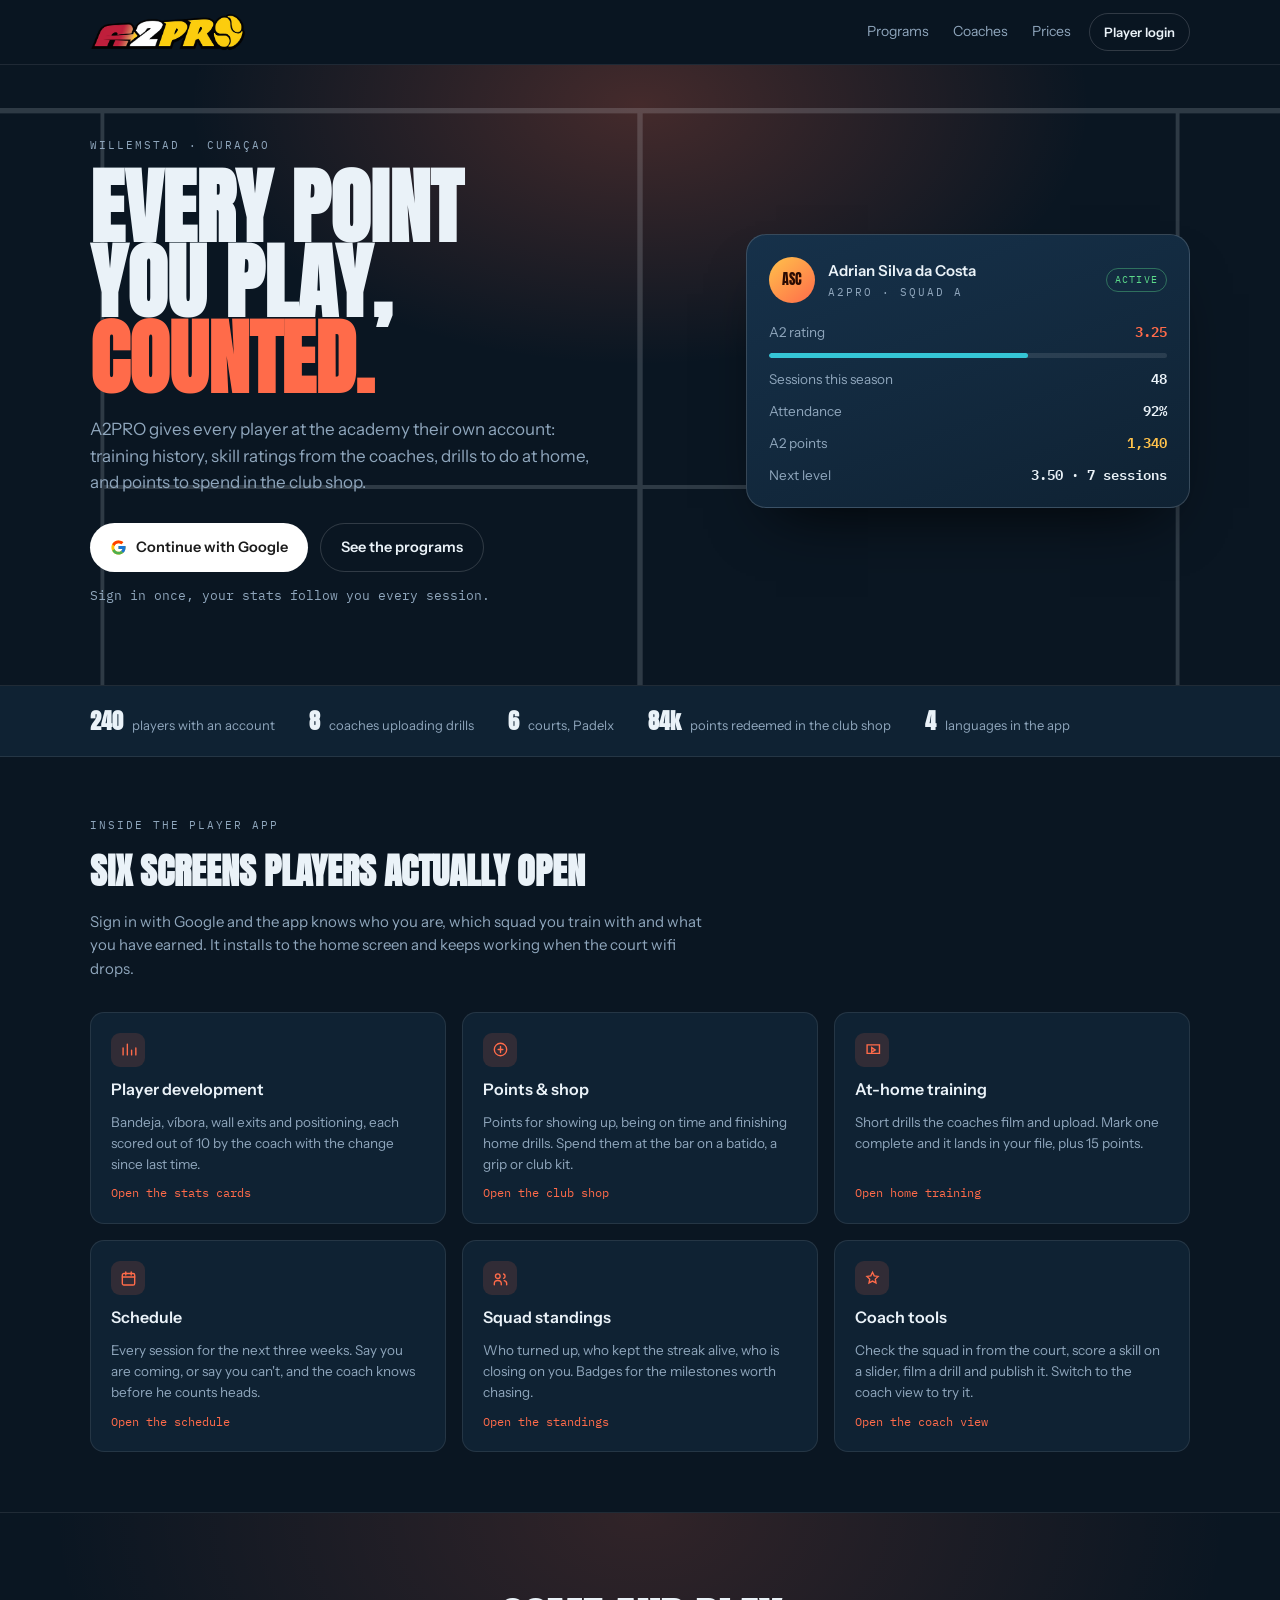
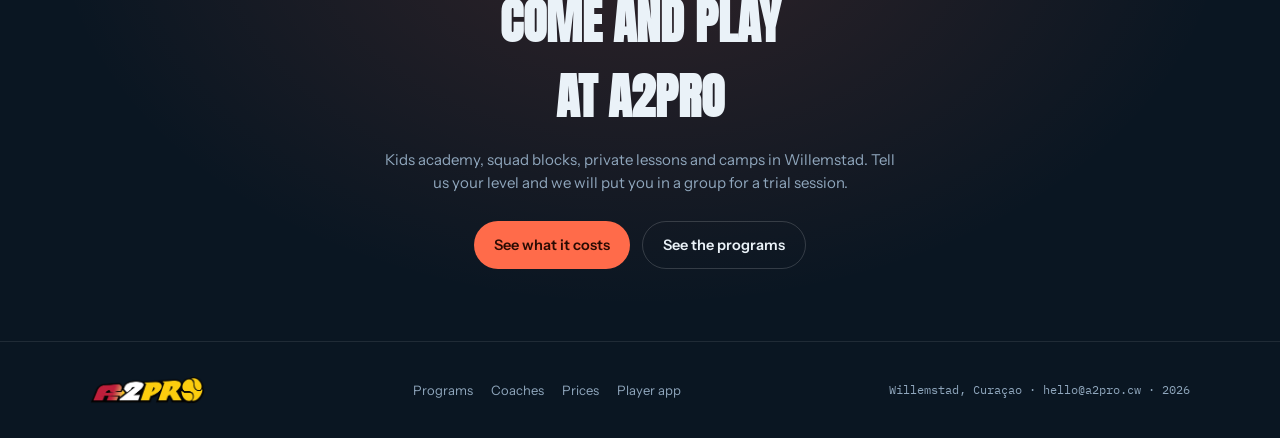
==== commit 6e89ec3b: "Sign in gate, no role switcher, loop section removed, v5" ====
--- a/index.html
+++ b/index.html
@@ -4,7 +4,7 @@
 <meta charset="utf-8">
 <meta name="viewport" content="width=device-width, initial-scale=1">
 <title>A2PRO Padel Academy, Willemstad</title>
-<meta name="description" content="Padel academy in Willemstad, Curacao. Squad training, kids academy, private lessons and camps, with a player app for stats, points and kantine rewards.">
+<meta name="description" content="Padel academy in Willemstad, Curacao. Squad training, kids academy, private lessons and camps, with a player app for stats, points and club shop rewards.">
 <meta name="theme-color" content="#0A1622">
 <link rel="canonical" href="https://a3dprintingcw-cyber.github.io/a2pro/">
 <link rel="icon" href="assets/favicon.png" type="image/png" sizes="256x256">
@@ -13,7 +13,7 @@
 <meta property="og:type" content="website">
 <meta property="og:site_name" content="A2PRO">
 <meta property="og:title" content="A2PRO Padel Academy, Willemstad">
-<meta property="og:description" content="Padel academy in Willemstad, Curacao. Squad training, kids academy, private lessons and camps, with a player app for stats, points and kantine rewards.">
+<meta property="og:description" content="Padel academy in Willemstad, Curacao. Squad training, kids academy, private lessons and camps, with a player app for stats, points and club shop rewards.">
 <meta property="og:url" content="https://a3dprintingcw-cyber.github.io/a2pro/">
 <meta property="og:image" content="https://a3dprintingcw-cyber.github.io/a2pro/assets/og.png">
 <meta property="og:image:width" content="1200">
@@ -23,7 +23,7 @@
 <link rel="preconnect" href="https://fonts.googleapis.com">
 <link rel="preconnect" href="https://fonts.gstatic.com" crossorigin>
 <link rel="stylesheet" href="https://fonts.googleapis.com/css2?family=Anton&family=Instrument+Sans:wght@400;500;600;700&family=IBM+Plex+Mono:wght@400;500;600&display=swap">
-<link rel="stylesheet" href="assets/styles.css?v=3">
+<link rel="stylesheet" href="assets/styles.css?v=5">
 <script type="application/ld+json">
 {
   "@context": "https://schema.org",
@@ -66,7 +66,7 @@
       <div>
         <div class="eyebrow">Willemstad &middot; Cura&ccedil;ao</div>
         <h1>Every point<br>you play,<br><em>counted.</em></h1>
-        <p class="hero-sub">A2PRO gives every player at the academy their own account: training history, skill ratings from the coaches, drills to do at home, and points to spend at the kantine.</p>
+        <p class="hero-sub">A2PRO gives every player at the academy their own account: training history, skill ratings from the coaches, drills to do at home, and points to spend in the club shop.</p>
         <div class="hero-cta">
           <a class="btn btn-google" href="app.html">
             <svg width="17" height="17" viewBox="0 0 48 48" aria-hidden="true"><path fill="#FFC107" d="M43.6 20.1H42V20H24v8h11.3C33.7 32.7 29.3 36 24 36c-6.6 0-12-5.4-12-12s5.4-12 12-12c3.1 0 5.8 1.1 8 3l5.7-5.7C34.1 6.1 29.3 4 24 4 12.9 4 4 12.9 4 24s8.9 20 20 20 20-8.9 20-20c0-1.3-.1-2.6-.4-3.9z"/><path fill="#FF3D00" d="M6.3 14.7l6.6 4.8C14.7 15.1 19 12 24 12c3.1 0 5.8 1.1 8 3l5.7-5.7C34.1 6.1 29.3 4 24 4 16.3 4 9.7 8.3 6.3 14.7z"/><path fill="#4CAF50" d="M24 44c5.2 0 9.9-2 13.4-5.2l-6.2-5.2C29.2 35.1 26.7 36 24 36c-5.2 0-9.7-3.3-11.3-8l-6.5 5C9.5 39.6 16.2 44 24 44z"/><path fill="#1976D2" d="M43.6 20.1H42V20H24v8h11.3c-.8 2.2-2.2 4.1-4.1 5.6l6.2 5.2C36.9 40.2 44 35 44 24c0-1.3-.1-2.6-.4-3.9z"/></svg>
@@ -102,8 +102,8 @@
     <div class="wrap strip-in">
       <div class="strip-item"><b>240</b> players with an account</div>
       <div class="strip-item"><b>8</b> coaches uploading drills</div>
-      <div class="strip-item"><b>6</b> courts, Jan Thiel &amp; Zeelandia</div>
-      <div class="strip-item"><b>84k</b> points redeemed at the kantine</div>
+      <div class="strip-item"><b>6</b> courts, Padelx</div>
+      <div class="strip-item"><b>84k</b> points redeemed in the club shop</div>
       <div class="strip-item"><b>4</b> languages in the app</div>
     </div>
   </div>
@@ -124,9 +124,9 @@
         </a>
         <a class="feat" href="app.html#pts">
           <div class="ic"><svg width="17" height="17" viewBox="0 0 22 22" fill="none" stroke="currentColor" stroke-width="1.8" stroke-linecap="round"><circle cx="11" cy="11" r="8"/><path d="M11 7v8M8 11h6"/></svg></div>
-          <h3>Points &amp; kantine</h3>
+          <h3>Points &amp; shop</h3>
           <p>Points for showing up, being on time and finishing home drills. Spend them at the bar on a batido, a grip or club kit.</p>
-          <span class="go">Open the kantine</span>
+          <span class="go">Open the club shop</span>
         </a>
         <a class="feat" href="app.html#home">
           <div class="ic"><svg width="17" height="17" viewBox="0 0 22 22" fill="none" stroke="currentColor" stroke-width="1.8" stroke-linecap="round"><path d="M4 5h16v11H4z"/><path d="M10 8.5l4.5 3-4.5 3z"/></svg></div>
@@ -179,7 +179,7 @@
     </div>
   </footer>
   <div class="toast" id="toast" role="status" aria-live="polite"></div>
-  <script src="assets/data.js?v=3"></script>
-  <script src="assets/site.js?v=3"></script>
+  <script src="assets/data.js?v=5"></script>
+  <script src="assets/site.js?v=5"></script>
 </body>
 </html>
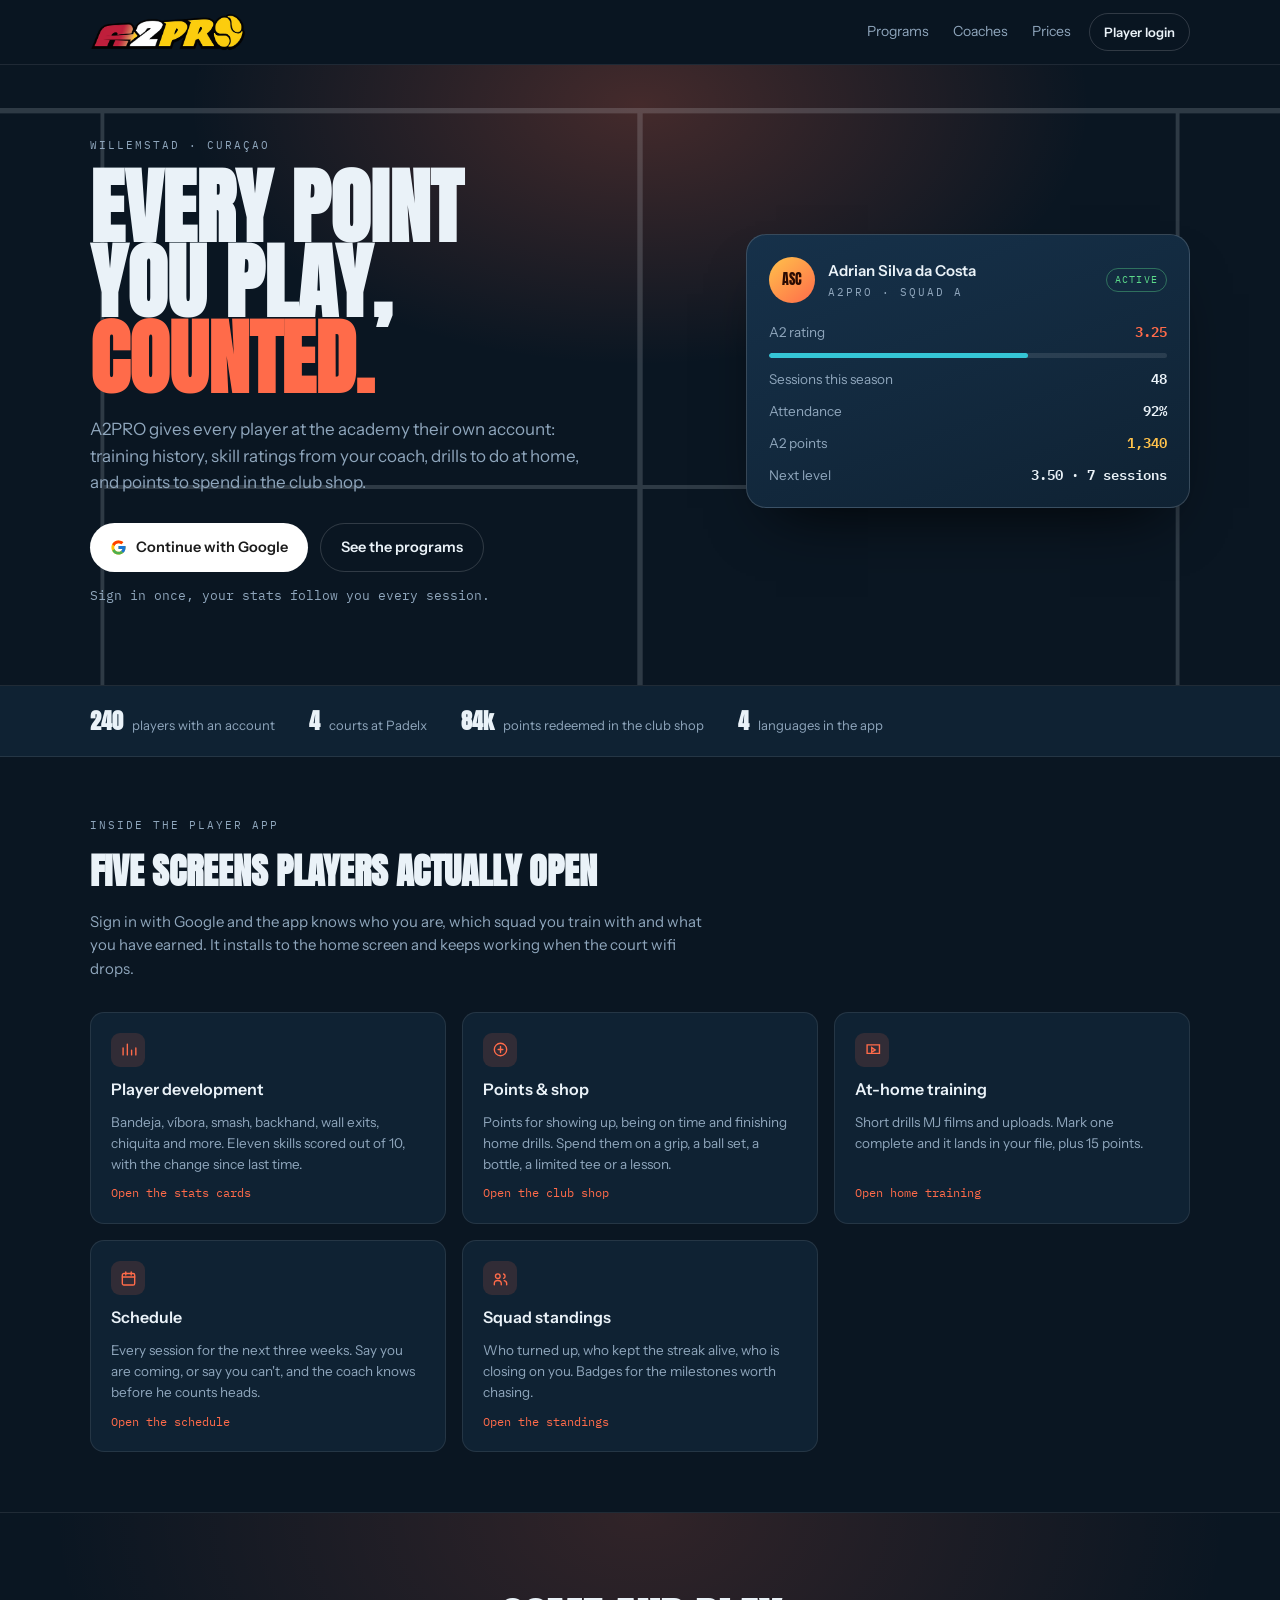
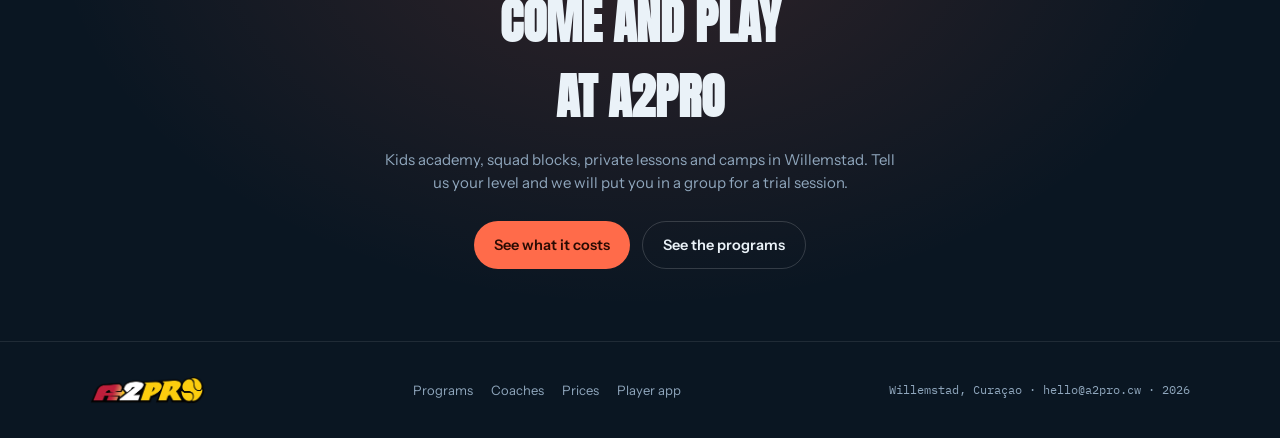
==== commit a05d7a69: "Five cards on the home page, asset version v9" ====
--- a/index.html
+++ b/index.html
@@ -23,7 +23,7 @@
 <link rel="preconnect" href="https://fonts.googleapis.com">
 <link rel="preconnect" href="https://fonts.gstatic.com" crossorigin>
 <link rel="stylesheet" href="https://fonts.googleapis.com/css2?family=Anton&family=Instrument+Sans:wght@400;500;600;700&family=IBM+Plex+Mono:wght@400;500;600&display=swap">
-<link rel="stylesheet" href="assets/styles.css?v=5">
+<link rel="stylesheet" href="assets/styles.css?v=9">
 <script type="application/ld+json">
 {
   "@context": "https://schema.org",
@@ -66,7 +66,7 @@
       <div>
         <div class="eyebrow">Willemstad &middot; Cura&ccedil;ao</div>
         <h1>Every point<br>you play,<br><em>counted.</em></h1>
-        <p class="hero-sub">A2PRO gives every player at the academy their own account: training history, skill ratings from the coaches, drills to do at home, and points to spend in the club shop.</p>
+        <p class="hero-sub">A2PRO gives every player at the academy their own account: training history, skill ratings from your coach, drills to do at home, and points to spend in the club shop.</p>
         <div class="hero-cta">
           <a class="btn btn-google" href="app.html">
             <svg width="17" height="17" viewBox="0 0 48 48" aria-hidden="true"><path fill="#FFC107" d="M43.6 20.1H42V20H24v8h11.3C33.7 32.7 29.3 36 24 36c-6.6 0-12-5.4-12-12s5.4-12 12-12c3.1 0 5.8 1.1 8 3l5.7-5.7C34.1 6.1 29.3 4 24 4 12.9 4 4 12.9 4 24s8.9 20 20 20 20-8.9 20-20c0-1.3-.1-2.6-.4-3.9z"/><path fill="#FF3D00" d="M6.3 14.7l6.6 4.8C14.7 15.1 19 12 24 12c3.1 0 5.8 1.1 8 3l5.7-5.7C34.1 6.1 29.3 4 24 4 16.3 4 9.7 8.3 6.3 14.7z"/><path fill="#4CAF50" d="M24 44c5.2 0 9.9-2 13.4-5.2l-6.2-5.2C29.2 35.1 26.7 36 24 36c-5.2 0-9.7-3.3-11.3-8l-6.5 5C9.5 39.6 16.2 44 24 44z"/><path fill="#1976D2" d="M43.6 20.1H42V20H24v8h11.3c-.8 2.2-2.2 4.1-4.1 5.6l6.2 5.2C36.9 40.2 44 35 44 24c0-1.3-.1-2.6-.4-3.9z"/></svg>
@@ -101,8 +101,7 @@
   <div class="strip">
     <div class="wrap strip-in">
       <div class="strip-item"><b>240</b> players with an account</div>
-      <div class="strip-item"><b>8</b> coaches uploading drills</div>
-      <div class="strip-item"><b>6</b> courts, Padelx</div>
+      <div class="strip-item"><b>4</b> courts at Padelx</div>
       <div class="strip-item"><b>84k</b> points redeemed in the club shop</div>
       <div class="strip-item"><b>4</b> languages in the app</div>
     </div>
@@ -112,26 +111,26 @@
     <div class="wrap">
       <div class="band-head">
         <div class="eyebrow">Inside the player app</div>
-        <h2>Six screens players actually open</h2>
+        <h2>Five screens players actually open</h2>
         <p>Sign in with Google and the app knows who you are, which squad you train with and what you have earned. It installs to the home screen and keeps working when the court wifi drops.</p>
       </div>
       <div class="grid g3">
         <a class="feat" href="app.html#dev">
           <div class="ic"><svg width="17" height="17" viewBox="0 0 22 22" fill="none" stroke="currentColor" stroke-width="1.8" stroke-linecap="round"><path d="M4 18V9M9.5 18V4M15 18v-6M20.5 18v-9"/></svg></div>
           <h3>Player development</h3>
-          <p>Bandeja, v&iacute;bora, wall exits and positioning, each scored out of 10 by the coach with the change since last time.</p>
+          <p>Bandeja, v&iacute;bora, smash, backhand, wall exits, chiquita and more. Eleven skills scored out of 10, with the change since last time.</p>
           <span class="go">Open the stats cards</span>
         </a>
         <a class="feat" href="app.html#pts">
           <div class="ic"><svg width="17" height="17" viewBox="0 0 22 22" fill="none" stroke="currentColor" stroke-width="1.8" stroke-linecap="round"><circle cx="11" cy="11" r="8"/><path d="M11 7v8M8 11h6"/></svg></div>
           <h3>Points &amp; shop</h3>
-          <p>Points for showing up, being on time and finishing home drills. Spend them at the bar on a batido, a grip or club kit.</p>
+          <p>Points for showing up, being on time and finishing home drills. Spend them on a grip, a ball set, a bottle, a limited tee or a lesson.</p>
           <span class="go">Open the club shop</span>
         </a>
         <a class="feat" href="app.html#home">
           <div class="ic"><svg width="17" height="17" viewBox="0 0 22 22" fill="none" stroke="currentColor" stroke-width="1.8" stroke-linecap="round"><path d="M4 5h16v11H4z"/><path d="M10 8.5l4.5 3-4.5 3z"/></svg></div>
           <h3>At-home training</h3>
-          <p>Short drills the coaches film and upload. Mark one complete and it lands in your file, plus 15 points.</p>
+          <p>Short drills MJ films and uploads. Mark one complete and it lands in your file, plus 15 points.</p>
           <span class="go">Open home training</span>
         </a>
         <a class="feat" href="app.html#schedule">
@@ -145,12 +144,6 @@
           <h3>Squad standings</h3>
           <p>Who turned up, who kept the streak alive, who is closing on you. Badges for the milestones worth chasing.</p>
           <span class="go">Open the standings</span>
-        </a>
-        <a class="feat" href="app.html#staff">
-          <div class="ic"><svg width="17" height="17" viewBox="0 0 22 22" fill="none" stroke="currentColor" stroke-width="1.8" stroke-linecap="round"><path d="M11 3l2.2 4.6 5 .7-3.6 3.5.9 5-4.5-2.4L6.5 16.8l.9-5L3.8 8.3l5-.7z"/></svg></div>
-          <h3>Coach tools</h3>
-          <p>Check the squad in from the court, score a skill on a slider, film a drill and publish it. Switch to the coach view to try it.</p>
-          <span class="go">Open the coach view</span>
         </a>
       </div>
     </div>
@@ -179,7 +172,7 @@
     </div>
   </footer>
   <div class="toast" id="toast" role="status" aria-live="polite"></div>
-  <script src="assets/data.js?v=5"></script>
-  <script src="assets/site.js?v=5"></script>
+  <script src="assets/data.js?v=9"></script>
+  <script src="assets/site.js?v=9"></script>
 </body>
 </html>
--- a/assets/styles.css
+++ b/assets/styles.css
@@ -22,6 +22,7 @@
   --r-s:9px;
 }
 *{box-sizing:border-box}
+[hidden]{display:none!important}
 html{color-scheme:dark}
 body{
   margin:0;background:var(--ink);color:var(--text);
@@ -425,6 +426,8 @@
 
 /* dashboard extras */
 .next{margin-bottom:16px}
+.nba-t{font-size:15px}
+.nba-s{font-size:12.5px}
 .next-act{display:flex;gap:10px;flex-wrap:wrap}
 .tiles{margin-bottom:16px}
 .goal{display:flex;align-items:center;gap:14px;margin-top:14px;padding-top:14px;border-top:1px solid var(--line)}
@@ -568,10 +571,10 @@
 
 /* ---------- do this next ---------- */
 .nba{
-  display:grid;grid-template-columns:1fr auto;align-items:center;gap:4px 14px;
-  width:100%;text-align:left;margin-top:14px;padding:16px 18px;
-  background:linear-gradient(120deg,var(--coral-dim),rgba(53,198,214,.10));
-  border:1px solid rgba(255,107,74,.34);border-radius:var(--r);
+  display:grid;grid-template-columns:1fr auto;align-items:center;gap:2px 14px;
+  width:100%;text-align:left;margin-bottom:16px;padding:14px 18px;
+  background:var(--court);
+  border:1px solid var(--line);border-radius:var(--r);
   transition:border-color .18s ease,transform .18s ease;
 }
 .nba:hover{border-color:var(--coral)}
@@ -718,3 +721,124 @@
   .logo{height:30px}
   .logo.sm{height:24px}
 }
+
+/* ---------- shot silhouettes ---------- */
+.shotwrap{position:relative;width:100%;height:280px;display:flex;align-items:flex-end;justify-content:center}
+@media (max-width:680px){ .shotwrap{height:220px} }
+.shotimg{
+  width:100%;height:100%;
+  -webkit-mask-size:contain;mask-size:contain;
+  -webkit-mask-repeat:no-repeat;mask-repeat:no-repeat;
+  -webkit-mask-position:center bottom;mask-position:center bottom;
+}
+.shotshadow{
+  position:absolute;left:50%;bottom:2px;transform:translateX(-50%);
+  width:56%;height:9px;border-radius:50%;
+  background:radial-gradient(ellipse at center, rgba(0,0,0,.45), rgba(0,0,0,0) 70%);
+}
+
+
+/* ---------- sign in gate ---------- */
+body.gated{overflow:hidden}
+.gate{
+  position:fixed;inset:0;z-index:200;display:grid;place-items:center;padding:24px;
+  background:radial-gradient(1200px 600px at 50% -10%, rgba(255,107,74,.10), transparent 60%), var(--ink);
+}
+.gate-card{
+  width:100%;max-width:380px;text-align:center;
+  background:var(--court);border:1px solid var(--line);border-radius:20px;
+  padding:32px 26px calc(26px + env(safe-area-inset-bottom));
+  box-shadow:0 40px 80px -30px #000;
+}
+.gate-card .logo{height:44px;margin:0 auto 14px}
+.gate-sub{color:var(--muted);font-size:14px;margin-bottom:22px}
+.gate-card .field{text-align:left}
+.gate-go{width:100%;margin-top:4px}
+.gate-card .link-btn{margin-top:14px;font-size:13px}
+.gate-note{margin-top:18px;font-family:var(--f-mono);font-size:10.5px;line-height:1.6;color:var(--muted)}
+
+/* a quiet marker that you are in the backoffice, not a control */
+.coachtag{
+  font-family:var(--f-mono);font-size:10px;letter-spacing:.18em;text-transform:uppercase;
+  color:var(--coral);border:1px solid rgba(255,107,74,.4);border-radius:100px;padding:5px 11px;
+}
+.signout{background:none;border:0;padding:0;color:var(--coral);text-decoration:underline;cursor:pointer;font:inherit;font-size:12px}
+
+/* ---------- account sheet, reachable at any width ---------- */
+.acc{display:flex;flex-direction:column;align-items:center;text-align:center;gap:4px}
+.acc .avatar.lg{margin-bottom:8px}
+.acc h3{font-family:var(--f-display);font-size:22px;text-transform:uppercase}
+.acc-mail{font-family:var(--f-mono);font-size:12px;color:var(--muted)}
+.acc-langs{display:flex;gap:6px;margin:18px 0 14px}
+.acc-lang{
+  font-family:var(--f-mono);font-size:11px;letter-spacing:.1em;padding:7px 11px;min-height:36px;
+  border:1px solid var(--line-2);border-radius:100px;color:var(--muted);
+}
+.acc-lang.on{border-color:var(--coral);color:var(--coral)}
+button.avatar{border:0;cursor:pointer}
+
+/* ============================================================
+   MJ's backoffice
+   ============================================================ */
+
+/* the four numbers that tell a coach where the session is */
+.cstats{display:grid;grid-template-columns:repeat(4,1fr);gap:12px;margin-bottom:18px}
+.cstat{
+  display:flex;flex-direction:column;gap:2px;align-items:flex-start;text-align:left;
+  padding:16px 18px;background:var(--court);border:1px solid var(--line);border-radius:var(--r);
+  transition:border-color .16s ease;
+}
+.cstat:hover{border-color:var(--coral)}
+.cstat b{font-family:var(--f-display);font-size:28px;line-height:1}
+.cstat span{font-family:var(--f-mono);font-size:10px;letter-spacing:.12em;text-transform:uppercase;color:var(--muted)}
+@media (max-width:900px){ .cstats{grid-template-columns:repeat(2,1fr)} }
+
+/* the player list */
+.plist{display:flex;flex-direction:column;gap:8px}
+.prow-btn{
+  display:grid;grid-template-columns:auto 1fr auto auto;align-items:center;gap:14px;
+  width:100%;text-align:left;padding:12px 14px;min-height:60px;
+  background:var(--court-hi);border:1px solid var(--line);border-radius:var(--r-s);
+  transition:border-color .16s ease;
+}
+.prow-btn:hover{border-color:var(--coral)}
+.prow-btn .who{display:flex;flex-direction:column;font-size:14.5px;font-weight:500;min-width:0}
+.prow-btn .who small{color:var(--muted);font-size:12px;font-weight:400}
+.pavg{font-family:var(--f-display);font-size:22px;line-height:1}
+.pnote{font-family:var(--f-mono);font-size:10px;letter-spacing:.1em;text-transform:uppercase;color:var(--muted);text-align:right;max-width:9ch}
+@media (max-width:560px){ .pnote{display:none} }
+
+/* the player sheet inside the dialog */
+.pdetail{text-align:left}
+.pd-top{display:flex;align-items:center;gap:14px;margin-bottom:16px}
+.pd-top h3{font-family:var(--f-display);font-size:22px;text-transform:uppercase;line-height:1.1}
+.pd-stats{display:grid;grid-template-columns:repeat(3,1fr);gap:10px;margin-bottom:20px}
+.pd-stats div{background:var(--ink);border:1px solid var(--line);border-radius:var(--r-s);padding:10px 12px}
+.pd-stats b{display:block;font-family:var(--f-display);font-size:20px;line-height:1}
+.pd-stats span{font-family:var(--f-mono);font-size:9.5px;letter-spacing:.1em;text-transform:uppercase;color:var(--muted)}
+.pd-lab{margin:0 0 10px}
+.asheet{display:flex;flex-direction:column;gap:2px;margin-bottom:20px}
+.arow{display:grid;grid-template-columns:1fr auto;gap:2px 12px;padding:8px 0;border-bottom:1px solid var(--line)}
+.arow label{display:flex;flex-direction:column;font-size:14px}
+.arow label small{font-family:var(--f-mono);font-size:10px;letter-spacing:.06em;text-transform:uppercase;color:var(--muted)}
+.arow output{font-family:var(--f-display);font-size:20px;color:var(--coral);line-height:1;align-self:center}
+.arow input[type=range]{grid-column:1/3;width:100%;accent-color:var(--coral);margin-top:6px}
+.pdetail textarea{
+  width:100%;padding:11px 13px;font:inherit;font-size:14px;resize:vertical;
+  background:var(--ink);color:var(--text);border:1px solid var(--line-2);border-radius:var(--r-s);
+}
+.pdetail textarea:focus{border-color:var(--coral);outline:none}
+.pd-notes{margin-top:14px}
+.pdetail .btn{width:100%;margin-top:18px}
+
+/* the dialog needs room for a whole assessment sheet */
+.modal .sheet:has(.pdetail){max-width:520px;max-height:88vh;overflow-y:auto}
+@media (max-width:680px){ .modal .sheet:has(.pdetail){max-height:92vh} }
+
+/* ---------- session editor ---------- */
+.sessform h3{font-family:var(--f-display);font-size:22px;text-transform:uppercase;margin-bottom:18px}
+.sessform .btn{width:100%;margin-top:6px}
+.link-btn.danger{display:block;width:100%;margin-top:14px;text-align:center;color:#FF5A5A}
+.link-btn.danger:hover{color:#ff8080}
+.modal .sheet:has(.sessform){max-width:440px;max-height:88vh;overflow-y:auto}
+.sess-act .btn{white-space:nowrap}
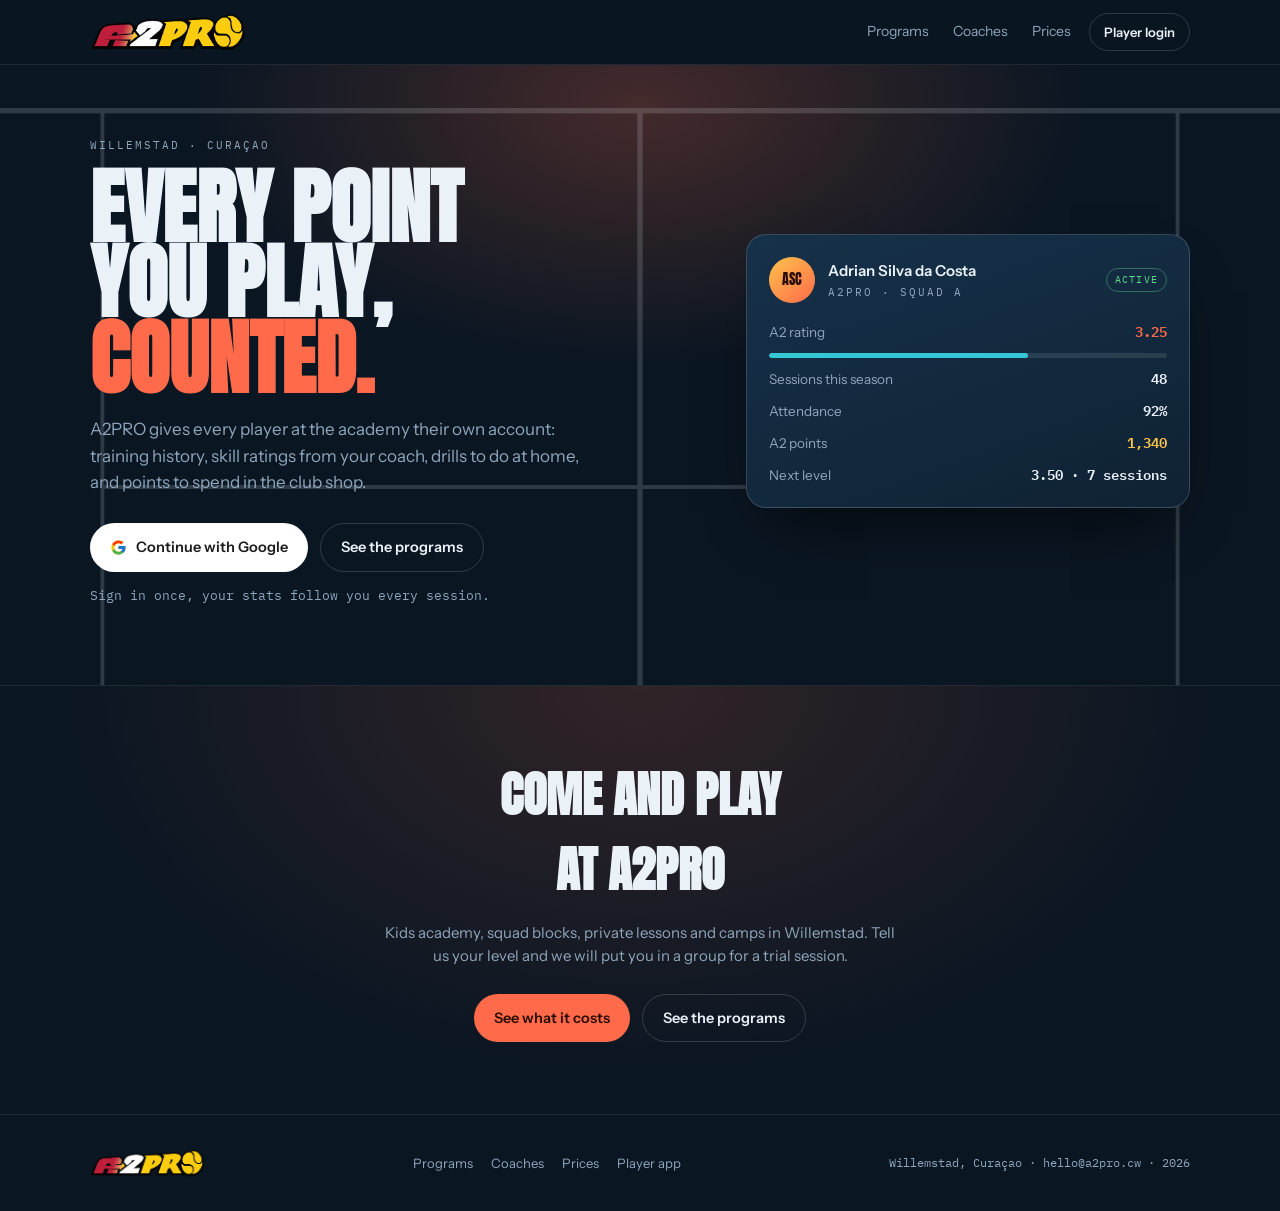
==== commit ca22ce4c: "Home page: drop the invented stats strip and the app card grid, assets to v10" ====
--- a/index.html
+++ b/index.html
@@ -23,7 +23,7 @@
 <link rel="preconnect" href="https://fonts.googleapis.com">
 <link rel="preconnect" href="https://fonts.gstatic.com" crossorigin>
 <link rel="stylesheet" href="https://fonts.googleapis.com/css2?family=Anton&family=Instrument+Sans:wght@400;500;600;700&family=IBM+Plex+Mono:wght@400;500;600&display=swap">
-<link rel="stylesheet" href="assets/styles.css?v=9">
+<link rel="stylesheet" href="assets/styles.css?v=10">
 <script type="application/ld+json">
 {
   "@context": "https://schema.org",
@@ -98,57 +98,6 @@
     </div>
   </section>
 
-  <div class="strip">
-    <div class="wrap strip-in">
-      <div class="strip-item"><b>240</b> players with an account</div>
-      <div class="strip-item"><b>4</b> courts at Padelx</div>
-      <div class="strip-item"><b>84k</b> points redeemed in the club shop</div>
-      <div class="strip-item"><b>4</b> languages in the app</div>
-    </div>
-  </div>
-
-  <section class="band">
-    <div class="wrap">
-      <div class="band-head">
-        <div class="eyebrow">Inside the player app</div>
-        <h2>Five screens players actually open</h2>
-        <p>Sign in with Google and the app knows who you are, which squad you train with and what you have earned. It installs to the home screen and keeps working when the court wifi drops.</p>
-      </div>
-      <div class="grid g3">
-        <a class="feat" href="app.html#dev">
-          <div class="ic"><svg width="17" height="17" viewBox="0 0 22 22" fill="none" stroke="currentColor" stroke-width="1.8" stroke-linecap="round"><path d="M4 18V9M9.5 18V4M15 18v-6M20.5 18v-9"/></svg></div>
-          <h3>Player development</h3>
-          <p>Bandeja, v&iacute;bora, smash, backhand, wall exits, chiquita and more. Eleven skills scored out of 10, with the change since last time.</p>
-          <span class="go">Open the stats cards</span>
-        </a>
-        <a class="feat" href="app.html#pts">
-          <div class="ic"><svg width="17" height="17" viewBox="0 0 22 22" fill="none" stroke="currentColor" stroke-width="1.8" stroke-linecap="round"><circle cx="11" cy="11" r="8"/><path d="M11 7v8M8 11h6"/></svg></div>
-          <h3>Points &amp; shop</h3>
-          <p>Points for showing up, being on time and finishing home drills. Spend them on a grip, a ball set, a bottle, a limited tee or a lesson.</p>
-          <span class="go">Open the club shop</span>
-        </a>
-        <a class="feat" href="app.html#home">
-          <div class="ic"><svg width="17" height="17" viewBox="0 0 22 22" fill="none" stroke="currentColor" stroke-width="1.8" stroke-linecap="round"><path d="M4 5h16v11H4z"/><path d="M10 8.5l4.5 3-4.5 3z"/></svg></div>
-          <h3>At-home training</h3>
-          <p>Short drills MJ films and uploads. Mark one complete and it lands in your file, plus 15 points.</p>
-          <span class="go">Open home training</span>
-        </a>
-        <a class="feat" href="app.html#schedule">
-          <div class="ic"><svg width="17" height="17" viewBox="0 0 22 22" fill="none" stroke="currentColor" stroke-width="1.8" stroke-linecap="round"><rect x="3" y="4.5" width="16" height="15" rx="2"/><path d="M3 9h16M7.5 2.5v4M14.5 2.5v4"/></svg></div>
-          <h3>Schedule</h3>
-          <p>Every session for the next three weeks. Say you are coming, or say you can't, and the coach knows before he counts heads.</p>
-          <span class="go">Open the schedule</span>
-        </a>
-        <a class="feat" href="app.html#squad">
-          <div class="ic"><svg width="17" height="17" viewBox="0 0 22 22" fill="none" stroke="currentColor" stroke-width="1.8" stroke-linecap="round"><path d="M3 19v-1.5C3 15 5 13.5 7.5 13.5S12 15 12 17.5V19M19 19v-1.5c0-2-1.3-3.3-3.2-3.8"/><circle cx="7.5" cy="8" r="3"/><path d="M15 5.2a3 3 0 0 1 0 5.6"/></svg></div>
-          <h3>Squad standings</h3>
-          <p>Who turned up, who kept the streak alive, who is closing on you. Badges for the milestones worth chasing.</p>
-          <span class="go">Open the standings</span>
-        </a>
-      </div>
-    </div>
-  </section>
-
   <section class="cta-band">
     <div class="wrap">
       <h2>Come and play<br>at A2PRO</h2>
@@ -172,7 +121,7 @@
     </div>
   </footer>
   <div class="toast" id="toast" role="status" aria-live="polite"></div>
-  <script src="assets/data.js?v=9"></script>
-  <script src="assets/site.js?v=9"></script>
+  <script src="assets/data.js?v=10"></script>
+  <script src="assets/site.js?v=10"></script>
 </body>
 </html>
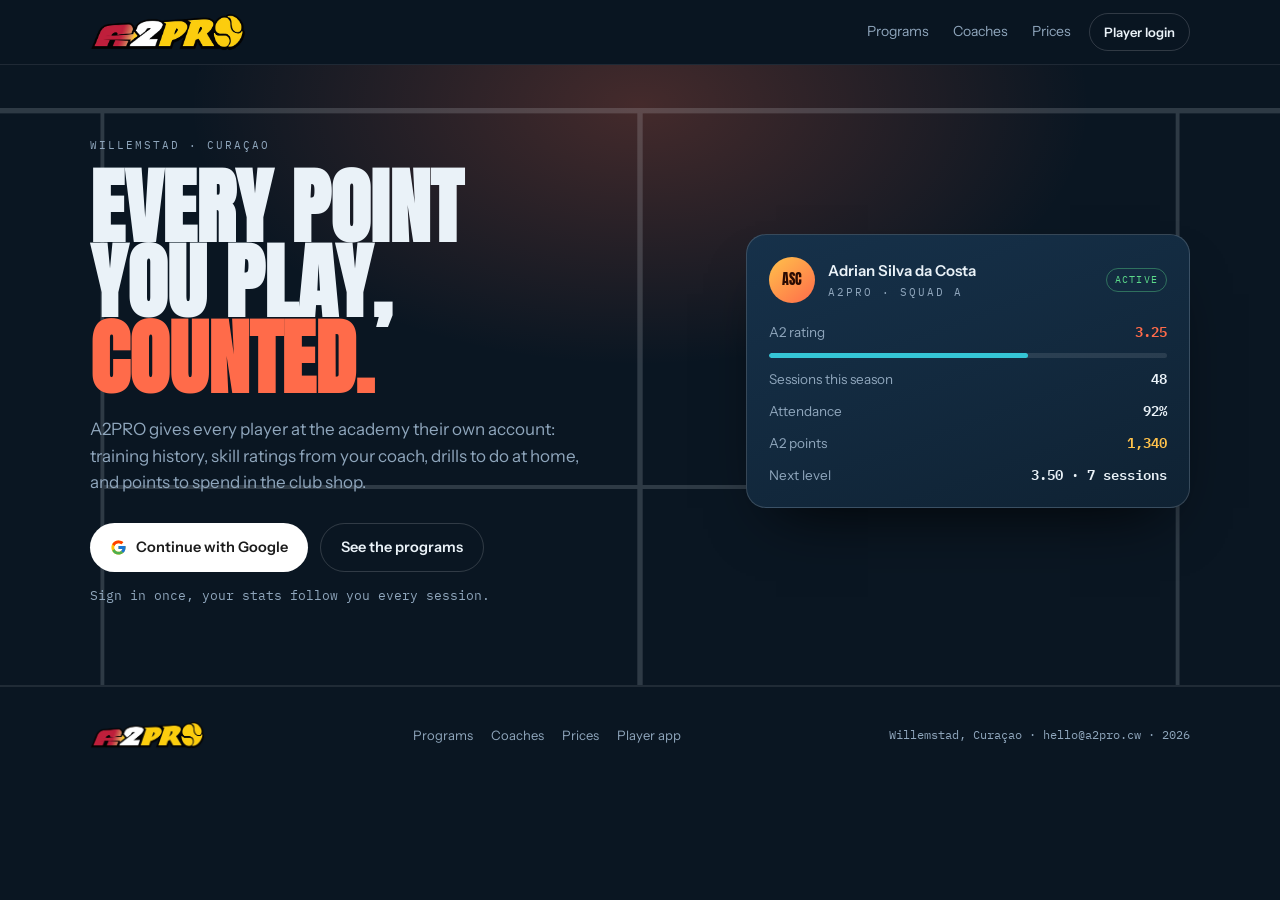
==== commit bfdf5494: "Home page: drop the come and play band, assets to v11" ====
--- a/index.html
+++ b/index.html
@@ -23,7 +23,7 @@
 <link rel="preconnect" href="https://fonts.googleapis.com">
 <link rel="preconnect" href="https://fonts.gstatic.com" crossorigin>
 <link rel="stylesheet" href="https://fonts.googleapis.com/css2?family=Anton&family=Instrument+Sans:wght@400;500;600;700&family=IBM+Plex+Mono:wght@400;500;600&display=swap">
-<link rel="stylesheet" href="assets/styles.css?v=10">
+<link rel="stylesheet" href="assets/styles.css?v=11">
 <script type="application/ld+json">
 {
   "@context": "https://schema.org",
@@ -98,17 +98,7 @@
     </div>
   </section>
 
-  <section class="cta-band">
-    <div class="wrap">
-      <h2>Come and play<br>at A2PRO</h2>
-      <p>Kids academy, squad blocks, private lessons and camps in Willemstad. Tell us your level and we will put you in a group for a trial session.</p>
-      <div style="display:flex;gap:12px;justify-content:center;flex-wrap:wrap">
-        <a class="btn btn-primary" href="pricing.html">See what it costs</a>
-        <a class="btn btn-ghost" href="programs.html">See the programs</a>
-      </div>
-    </div>
-  </section>
-<footer>
+  <footer>
     <div class="wrap foot-in">
       <a class="brand" href="index.html"><img class="logo sm" src="assets/logo.png" srcset="assets/logo.png 1x, assets/logo@2x.png 2x" alt="A2PRO" width="120" height="29" decoding="async" loading="lazy"></a>
       <nav class="foot-nav">
@@ -121,7 +111,7 @@
     </div>
   </footer>
   <div class="toast" id="toast" role="status" aria-live="polite"></div>
-  <script src="assets/data.js?v=10"></script>
-  <script src="assets/site.js?v=10"></script>
+  <script src="assets/data.js?v=11"></script>
+  <script src="assets/site.js?v=11"></script>
 </body>
 </html>
